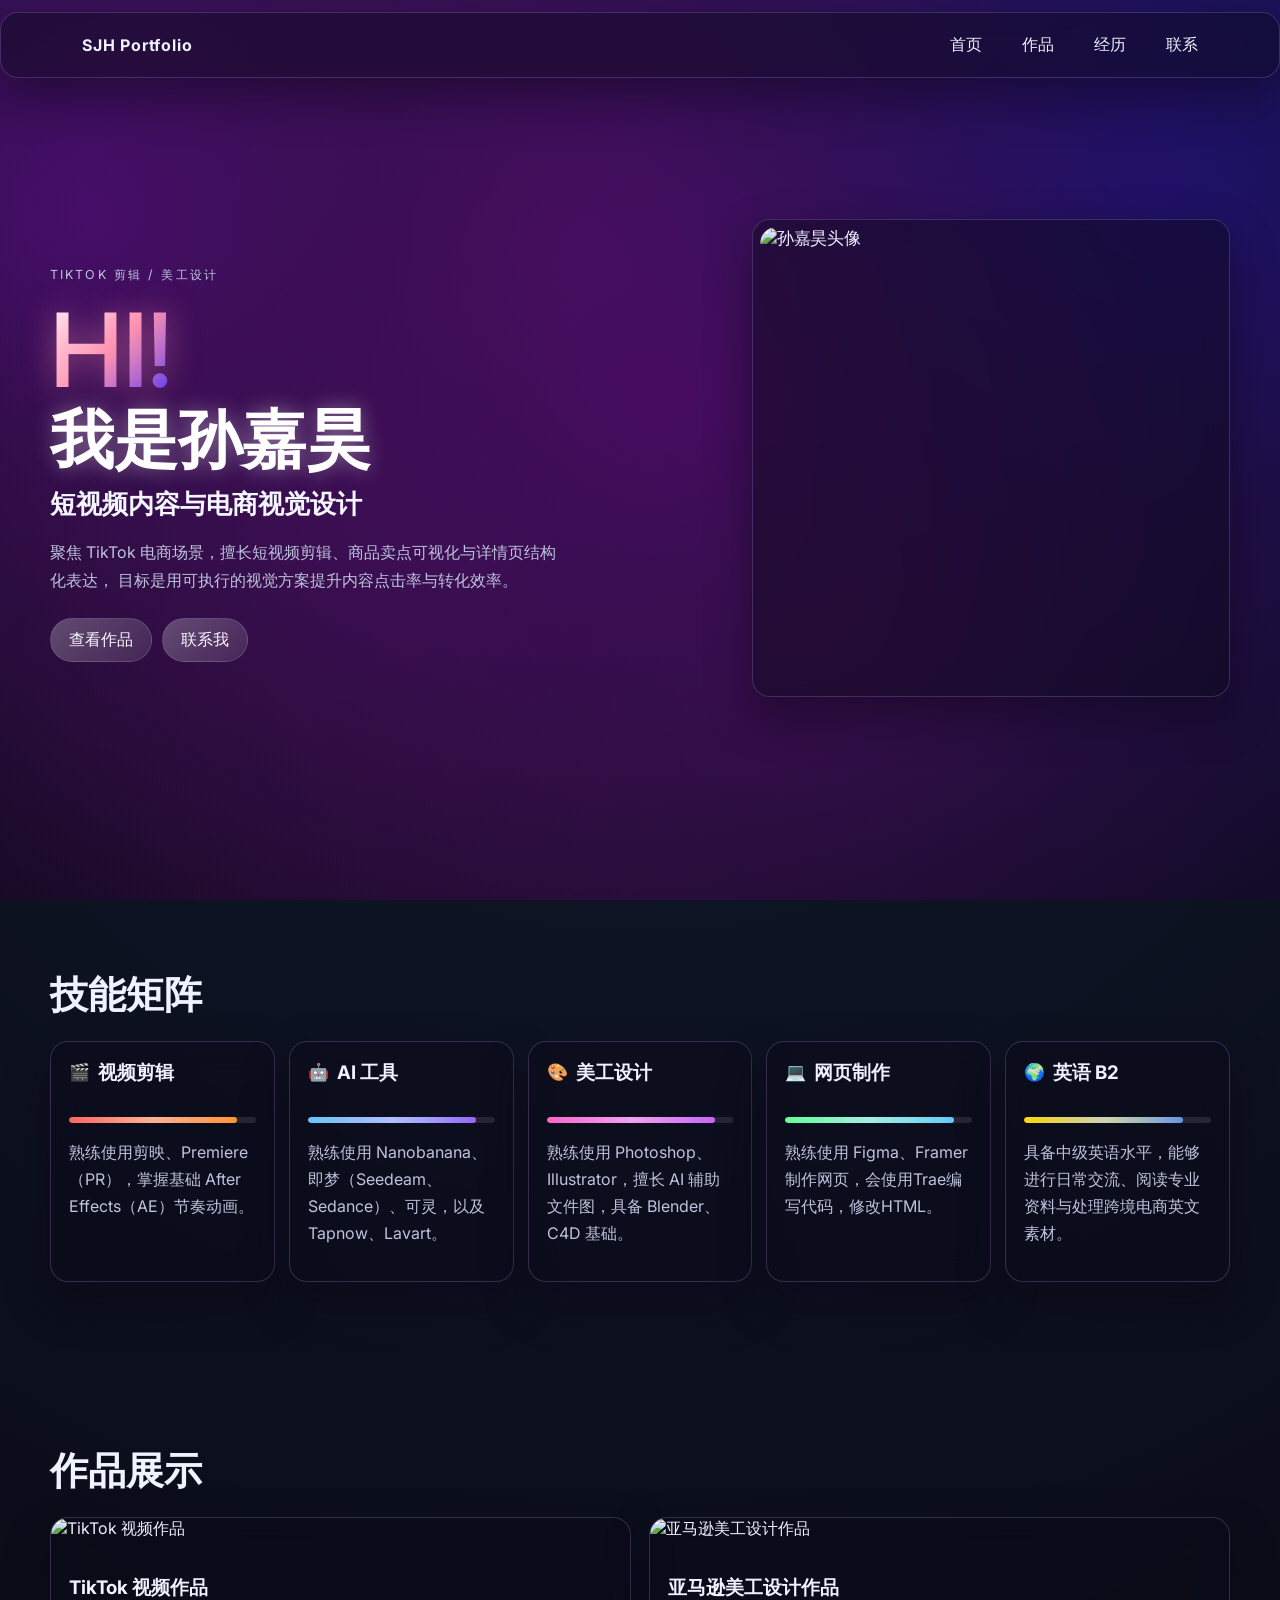
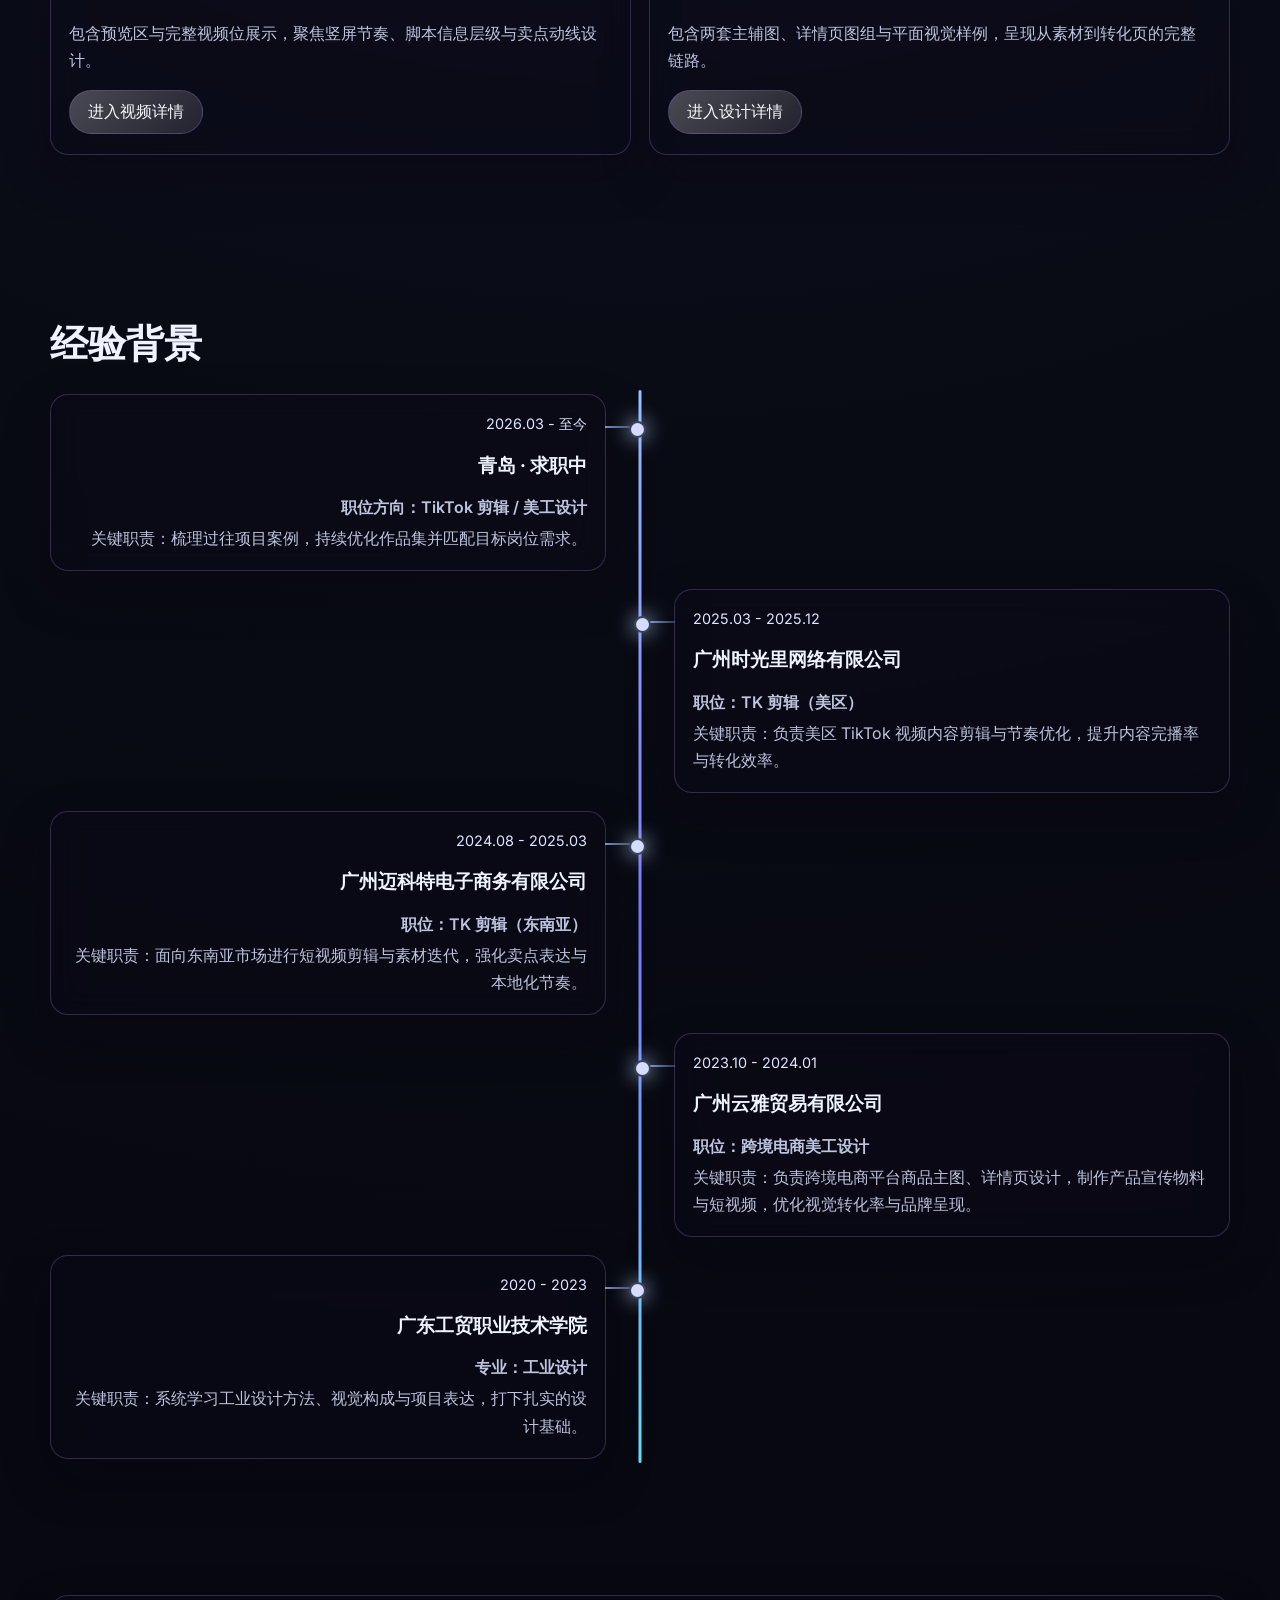
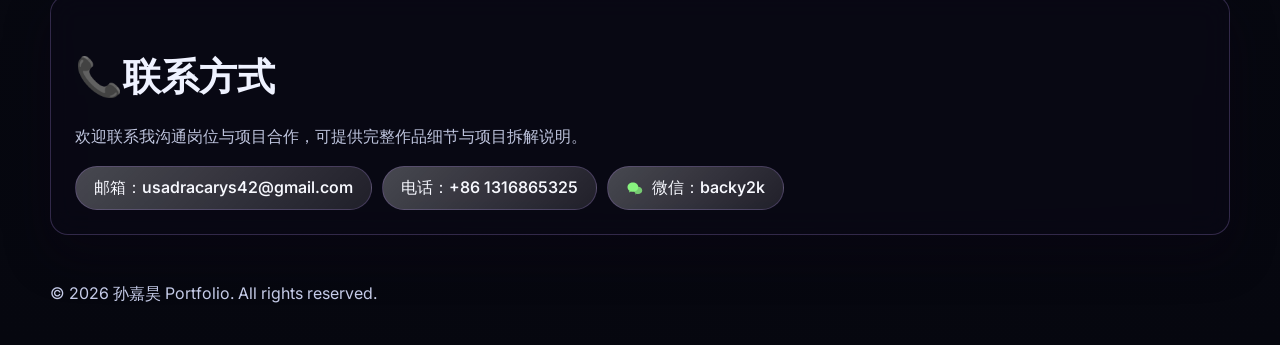
==== index.html @ 87791469 "Initial commit" ====
<!DOCTYPE html>
<html lang="zh-CN">
<head>
  <meta charset="UTF-8">
  <meta name="viewport" content="width=device-width, initial-scale=1.0">
  <title>孙嘉昊 | 设计师作品集</title>
  <link rel="preconnect" href="https://fonts.googleapis.com">
  <link rel="preconnect" href="https://fonts.gstatic.com" crossorigin>
  <link href="https://fonts.googleapis.com/css2?family=Inter:wght@300;400;500;600;700;800&display=swap" rel="stylesheet">
  <link rel="stylesheet" href="style.css">
</head>
<body class="aurora">
  <header class="site-header glass">
    <div class="container nav-wrap">
      <a href="index.html" class="brand nav-link">SJH Portfolio</a>
      <button id="menuToggle" class="glass-btn menu-toggle" type="button">菜单</button>
      <nav id="mainNav" class="nav">
        <a class="nav-link" href="#home">首页</a>
        <a class="nav-link" href="#works">作品</a>
        <a class="nav-link" href="#about">经历</a>
        <a class="nav-link" href="#contact">联系</a>
      </nav>
    </div>
  </header>

  <main>
    <section id="home" class="section hero">
      <div class="container hero-grid">
        <div>
          <p class="eyebrow reveal">TIKTOK 剪辑 / 美工设计</p>
          <h1 class="hero-title reveal">
            <span class="hi-text proximity" data-proximity>HI!</span><br>
            <span class="name-text proximity" data-proximity>我是孙嘉昊</span>
          </h1>
          <h2 class="hero-subtitle reveal">短视频内容与电商视觉设计</h2>
          <p class="hero-desc reveal">
            聚焦 TikTok 电商场景，擅长短视频剪辑、商品卖点可视化与详情页结构化表达，
            目标是用可执行的视觉方案提升内容点击率与转化效率。
          </p>
          <div class="hero-actions reveal">
            <a href="#works" class="glass-btn">查看作品</a>
            <a href="#contact" class="glass-btn">联系我</a>
          </div>
        </div>
        <aside class="avatar-card glass reveal">
          <img loading="lazy" src="images/avatar.png" alt="孙嘉昊头像" class="avatar-image">
        </aside>
      </div>
    </section>

    <section class="section">
      <div class="container">
        <h2 class="section-title proximity reveal" data-proximity>技能矩阵</h2>
        <div class="skills-grid">
          <article class="skill-card glass reveal skill-card-1">
            <div class="skill-glow"></div>
            <h3 class="skill-title"><span class="skill-icon" aria-hidden="true">🎬</span>视频剪辑</h3>
            <div class="skill-level">
              <div class="skill-bar" style="--level: 90%"></div>
            </div>
            <p>熟练使用剪映、Premiere（PR），掌握基础 After Effects（AE）节奏动画。</p>
          </article>
          <article class="skill-card glass reveal skill-card-2">
            <div class="skill-glow"></div>
            <h3 class="skill-title"><span class="skill-icon" aria-hidden="true">🤖</span>AI 工具</h3>
            <div class="skill-level">
              <div class="skill-bar" style="--level: 90%"></div>
            </div>
            <p>熟练使用 Nanobanana、即梦（Seedeam、Sedance）、可灵，以及 Tapnow、Lavart。</p>
          </article>
          <article class="skill-card glass reveal skill-card-3">
            <div class="skill-glow"></div>
            <h3 class="skill-title"><span class="skill-icon" aria-hidden="true">🎨</span>美工设计</h3>
            <div class="skill-level">
              <div class="skill-bar" style="--level: 90%"></div>
            </div>
            <p>熟练使用 Photoshop、Illustrator，擅长 AI 辅助文件图，具备 Blender、C4D 基础。</p>
          </article>
          <article class="skill-card glass reveal skill-card-4">
            <div class="skill-glow"></div>
            <h3 class="skill-title"><span class="skill-icon" aria-hidden="true">💻</span>网页制作</h3>
            <div class="skill-level">
              <div class="skill-bar" style="--level: 90%"></div>
            </div>
            <p>熟练使用 Figma、Framer 制作网页，会使用Trae编写代码，修改HTML。</p>
          </article>
          <article class="skill-card glass reveal skill-card-5">
            <div class="skill-glow"></div>
            <h3 class="skill-title"><span class="skill-icon" aria-hidden="true">🌍</span>英语 B2</h3>
            <div class="skill-level">
              <div class="skill-bar" style="--level: 85%"></div>
            </div>
            <p>具备中级英语水平，能够进行日常交流、阅读专业资料与处理跨境电商英文素材。</p>
          </article>
        </div>
      </div>
    </section>

    <section id="works" class="section">
      <div class="container">
        <h2 class="section-title proximity reveal" data-proximity>作品展示</h2>
        <div class="works-grid">
          <article class="work-card glass reveal">
            <img loading="lazy" src="https://picsum.photos/seed/work-video/1200/760" alt="TikTok 视频作品">
            <div class="work-body">
              <h3>TikTok 视频作品</h3>
              <p>包含预览区与完整视频位展示，聚焦竖屏节奏、脚本信息层级与卖点动线设计。</p>
              <a class="glass-btn" href="video.html">进入视频详情</a>
            </div>
          </article>
          <article class="work-card glass reveal">
            <img loading="lazy" src="https://picsum.photos/seed/work-design/1200/760" alt="亚马逊美工设计作品">
            <div class="work-body">
              <h3>亚马逊美工设计作品</h3>
              <p>包含两套主辅图、详情页图组与平面视觉样例，呈现从素材到转化页的完整链路。</p>
              <a class="glass-btn" href="design.html">进入设计详情</a>
            </div>
          </article>
        </div>
      </div>
    </section>

    <section id="about" class="section">
      <div class="container">
        <h2 class="section-title proximity reveal" data-proximity>经验背景</h2>
        <div class="timeline">
          <article class="timeline-item timeline-item-left glass reveal">
            <span class="time-tag">2026.03 - 至今</span>
            <h3>青岛 · 求职中</h3>
            <p class="timeline-role">职位方向：TikTok 剪辑 / 美工设计</p>
            <p class="timeline-duty">关键职责：梳理过往项目案例，持续优化作品集并匹配目标岗位需求。</p>
          </article>
          <article class="timeline-item timeline-item-right glass reveal">
            <span class="time-tag">2025.03 - 2025.12</span>
            <h3>广州时光里网络有限公司</h3>
            <p class="timeline-role">职位：TK 剪辑（美区）</p>
            <p class="timeline-duty">关键职责：负责美区 TikTok 视频内容剪辑与节奏优化，提升内容完播率与转化效率。</p>
          </article>
          <article class="timeline-item timeline-item-left glass reveal">
            <span class="time-tag">2024.08 - 2025.03</span>
            <h3>广州迈科特电子商务有限公司</h3>
            <p class="timeline-role">职位：TK 剪辑（东南亚）</p>
            <p class="timeline-duty">关键职责：面向东南亚市场进行短视频剪辑与素材迭代，强化卖点表达与本地化节奏。</p>
          </article>
          <article class="timeline-item timeline-item-right glass reveal">
            <span class="time-tag">2023.10 - 2024.01</span>
            <h3>广州云雅贸易有限公司</h3>
            <p class="timeline-role">职位：跨境电商美工设计</p>
            <p class="timeline-duty">关键职责：负责跨境电商平台商品主图、详情页设计，制作产品宣传物料与短视频，优化视觉转化率与品牌呈现。</p>
          </article>
          <article class="timeline-item timeline-item-left glass reveal">
            <span class="time-tag">2020 - 2023</span>
            <h3>广东工贸职业技术学院</h3>
            <p class="timeline-role">专业：工业设计</p>
            <p class="timeline-duty">关键职责：系统学习工业设计方法、视觉构成与项目表达，打下扎实的设计基础。</p>
          </article>
        </div>
      </div>
    </section>

    <section id="contact" class="section">
      <div class="container contact-card glass reveal">
        <h2 class="section-title proximity" data-proximity><span class="skill-icon" aria-hidden="true">📞</span>联系方式</h2>
        <p>欢迎联系我沟通岗位与项目合作，可提供完整作品细节与项目拆解说明。</p>
        <div class="contact-list">
          <div class="glass-btn">邮箱：usadracarys42@gmail.com</div>
          <div class="glass-btn">电话：+86 1316865325</div>
          <a class="glass-btn" href="#" id="wechatBtn"><span class="contact-icon wechat-icon" aria-hidden="true"><svg viewBox="0 0 24 24" fill="none"><path d="M9.2 4.8C5.22 4.8 2 7.55 2 10.94c0 1.95 1.06 3.68 2.72 4.8l-.64 2.3 2.42-1.26c.85.24 1.76.36 2.7.36 3.97 0 7.2-2.75 7.2-6.14S13.17 4.8 9.2 4.8Z" fill="currentColor"/><path d="M16.08 10.34c-3.08 0-5.58 2.13-5.58 4.76 0 1.53.85 2.9 2.18 3.77l-.5 1.91 2-.99c.61.16 1.25.24 1.9.24 3.08 0 5.57-2.13 5.57-4.76 0-2.63-2.49-4.93-5.57-4.93Z" fill="currentColor" opacity=".78"/></svg></span>微信：backy2k</a>
        </div>
      </div>
    </section>
  </main>

  <div id="wechatModal" class="modal">
    <div class="modal-content glass">
      <span class="close-btn">&times;</span>
      <h3>微信二维码</h3>
      <img src="images/wechat-qrcode.jpg" alt="微信二维码" id="qrcodeImg">
      <p>扫描二维码添加微信</p>
    </div>
  </div>

  <footer class="site-footer">
    <div class="container">
      <p>© 2026 孙嘉昊 Portfolio. All rights reserved.</p>
    </div>
  </footer>

  <script src="https://cdn.jsdelivr.net/npm/ogl@1.0.11/dist/ogl.umd.min.js"></script>
  <script src="https://cdn.jsdelivr.net/npm/gsap@3.12.5/dist/gsap.min.js"></script>
  <script src="https://cdn.jsdelivr.net/npm/gsap@3.12.5/dist/ScrollTrigger.min.js"></script>
  <script src="script.js"></script>
</body>
</html>
---- style.css ----
:root {
  --bg: #05060c;
  --text: #eff2ff;
  --muted: #bec4dd;
  --glass: rgba(12, 10, 25, 0.45);
  --glass-strong: rgba(15, 10, 30, 0.6);
  --border: rgba(150, 120, 200, 0.3);
  --radius: 18px;
  --shadow: 0 20px 45px rgba(10, 5, 20, 0.45);
  --aurora-color-1: #2a1a4a;
  --aurora-color-2: #1a0a2a;
  --aurora-color-3: #3a2a6a;
  --aurora-color-4: #1a0a3a;
  --aurora-color-5: #2a1a5a;
  --aurora-speed: 1s;
  --aurora-blend: 0.5;
  --aurora-amplitude: 5;
}

* {
  box-sizing: border-box;
}

html {
  scroll-behavior: smooth;
}

body {
  margin: 0;
  font-family: "Inter", "PingFang SC", "Microsoft YaHei", sans-serif;
  color: var(--text);
  background: radial-gradient(circle at 50% 10%, #11182d 0%, #090b14 52%, #06070f 100%);
  min-height: 100vh;
  overflow-x: hidden;
}

header,
main,
footer {
  position: relative;
  z-index: 2;
}

.darkveil-container {
  position: fixed;
  inset: 0;
  z-index: 0;
  pointer-events: none;
}

.darkveil-container canvas,
.darkveil-canvas {
  width: 100%;
  height: 100%;
  display: block;
}

body * {
  cursor: default;
}

a,
button,
.glass-btn {
  cursor: pointer;
}

.aurora-layer {
  position: fixed;
  width: 140vmax;
  height: calc(34vmax * var(--aurora-amplitude));
  border-radius: 46% 54% 62% 38% / 48% 35% 65% 52%;
  filter: blur(54px);
  z-index: -1;
  mix-blend-mode: screen;
  opacity: var(--aurora-blend);
  animation: auroraFlow var(--aurora-speed) infinite ease-in-out alternate;
  pointer-events: none;
  --aurora-rotate: 0deg;
}

.aurora-layer-a {
  background: linear-gradient(90deg, transparent 0%, #1a0a2a 34%, #2a1a4a 62%, transparent 100%);
  top: -10vmax;
  left: -26vmax;
  --aurora-rotate: -8deg;
  animation-duration: 12s;
}

.aurora-layer-b {
  background: linear-gradient(90deg, transparent 0%, #0a0515 28%, #1a0a3a 58%, transparent 100%);
  top: 34vmax;
  right: -30vmax;
  --aurora-rotate: 9deg;
  animation-duration: 19s;
}

.aurora-layer-c {
  background: linear-gradient(90deg, transparent 0%, #1a0a2a 22%, #3a2a6a 54%, transparent 100%);
  bottom: -16vmax;
  left: -14vmax;
  --aurora-rotate: -6deg;
  animation-duration: 22s;
}

.aurora-layer-d {
  background: linear-gradient(90deg, transparent 0%, #0a0520 25%, #2a1a5a 55%, transparent 100%);
  top: 10vmax;
  left: -40vmax;
  --aurora-rotate: 12deg;
  animation-duration: 28s;
  opacity: 0.4;
}

.aurora-layer-e {
  background: linear-gradient(90deg, transparent 0%, #1a0a3a 20%, #2a1a4a 50%, transparent 100%);
  bottom: -5vmax;
  right: -35vmax;
  --aurora-rotate: -15deg;
  animation-duration: 25s;
  opacity: 0.35;
}

@keyframes auroraFlow {
  0% {
    transform: rotate(var(--aurora-rotate)) translateX(-6vmax) translateY(-2vmax) scale(1.02);
    filter: blur(54px) brightness(1);
  }
  25% {
    transform: rotate(calc(var(--aurora-rotate) + 2deg)) translateX(-2vmax) translateY(3vmax) scale(1.05);
    filter: blur(58px) brightness(1.1);
  }
  50% {
    transform: rotate(calc(var(--aurora-rotate) - 1deg)) translateX(3vmax) translateY(-1vmax) scale(1.08);
    filter: blur(50px) brightness(1.15);
  }
  75% {
    transform: rotate(calc(var(--aurora-rotate) + 1deg)) translateX(1vmax) translateY(4vmax) scale(1.06);
    filter: blur(56px) brightness(1.05);
  }
  100% {
    transform: rotate(var(--aurora-rotate)) translateX(7vmax) translateY(calc(5vmax * var(--aurora-amplitude))) scale(1.1);
    filter: blur(54px) brightness(1);
  }
}

.container {
  width: min(1180px, calc(100% - 40px));
  margin: 0 auto;
}

.glass {
  background: var(--glass);
  border: 1px solid var(--border);
  backdrop-filter: blur(14px);
  -webkit-backdrop-filter: blur(14px);
  box-shadow: var(--shadow);
  border-radius: var(--radius);
}

.glass-btn {
  display: inline-flex;
  align-items: center;
  justify-content: center;
  gap: 8px;
  padding: 10px 18px;
  border-radius: 999px;
  border: 1px solid var(--border);
  color: #f8f9ff;
  background: linear-gradient(135deg, rgba(255, 255, 255, 0.26), rgba(255, 255, 255, 0.1));
  text-decoration: none;
  font-weight: 550;
  transition: transform 0.28s ease, background 0.28s ease, border-color 0.28s ease;
}

.glass-btn:hover {
  transform: translateY(-2px) scale(1.02);
  border-color: rgba(255, 255, 255, 0.45);
  background: linear-gradient(135deg, rgba(255, 255, 255, 0.32), rgba(255, 255, 255, 0.16));
}

.site-header {
  position: fixed;
  top: 12px;
  left: 0;
  right: 0;
  z-index: 60;
}

.nav-wrap {
  display: flex;
  align-items: center;
  justify-content: space-between;
  padding: 12px 18px;
}

.brand {
  color: #fff;
  text-decoration: none;
  font-weight: 700;
  letter-spacing: 0.05em;
}

.menu-toggle {
  display: none;
}

.nav {
  display: flex;
  gap: 12px;
}

.nav-link {
  color: #eff3ff;
  text-decoration: none;
  padding: 9px 14px;
  border-radius: 999px;
  transition: background 0.25s ease, color 0.25s ease, transform 0.25s ease;
}

.nav-link:hover {
  background: rgba(255, 255, 255, 0.14);
  transform: translateY(-1px);
}

.section {
  padding: 110px 0 22px;
}

.hero {
  min-height: 92vh;
  display: flex;
  align-items: center;
}

.hero-grid {
  display: grid;
  grid-template-columns: 1.4fr 1fr;
  gap: 34px;
  align-items: center;
}

.eyebrow {
  letter-spacing: 0.17em;
  font-size: 0.78rem;
  color: var(--muted);
}

.hero-title {
  font-size: clamp(2rem, 6vw, 4rem);
  margin: 10px 0 14px;
  line-height: 1.06;
}

.hero-subtitle {
  font-size: clamp(1.1rem, 2.6vw, 1.6rem);
  margin: 0 0 10px;
  color: #f4f6ff;
}

.hero-desc {
  max-width: 52ch;
  color: var(--muted);
  line-height: 1.75;
}

.hero-actions {
  display: flex;
  flex-wrap: wrap;
  gap: 10px;
  margin-top: 24px;
}

.avatar-card {
  padding: 18px;
  display: flex;
  justify-content: center;
  align-items: center;
  transition: all 0.4s cubic-bezier(0.175, 0.885, 0.32, 1.275);
  cursor: pointer;
}

.avatar-card:hover {
  transform: translateY(-8px) scale(1.02);
  box-shadow: 0 20px 40px rgba(138, 43, 226, 0.3), 0 0 30px rgba(138, 43, 226, 0.2);
}

.avatar-card img {
  width: 100%;
  aspect-ratio: 1/1;
  object-fit: cover;
  object-position: center;
  border-radius: 16px;
  transition: all 0.4s cubic-bezier(0.175, 0.885, 0.32, 1.275);
}

.avatar-card:hover img {
  transform: scale(1.1);
  border-radius: 20px;
  box-shadow: 0 0 30px rgba(0, 255, 255, 0.4);
}

.avatar-image {
  transform: scale(1.05);
  transform-origin: center;
}

.section-title {
  font-size: clamp(1.6rem, 3.7vw, 2.4rem);
  margin-bottom: 20px;
}

.skills-grid {
  display: grid;
  grid-template-columns: repeat(5, minmax(0, 1fr));
  gap: 14px;
  margin-top: 20px;
}

.skill-card {
  position: relative;
  padding: 18px;
  min-height: 180px;
  overflow: hidden;
  transition: transform 0.3s ease, border-color 0.3s ease, box-shadow 0.3s ease;
  --mx: 50%;
  --my: 50%;
}

.skill-glow {
  position: absolute;
  inset: -2px;
  border-radius: inherit;
  opacity: 0;
  transition: opacity 0.3s ease;
  pointer-events: none;
  z-index: -1;
}

.skill-card-1 .skill-glow {
  background: linear-gradient(135deg, rgba(255, 100, 100, 0.3), rgba(255, 150, 50, 0.2));
}

.skill-card-2 .skill-glow {
  background: linear-gradient(135deg, rgba(100, 200, 255, 0.3), rgba(150, 100, 255, 0.2));
}

.skill-card-3 .skill-glow {
  background: linear-gradient(135deg, rgba(255, 100, 200, 0.3), rgba(200, 100, 255, 0.2));
}

.skill-card-4 .skill-glow {
  background: linear-gradient(135deg, rgba(100, 255, 150, 0.3), rgba(100, 200, 255, 0.2));
}

.skill-card-5 .skill-glow {
  background: linear-gradient(135deg, rgba(255, 215, 0, 0.3), rgba(100, 149, 237, 0.2));
}

.skill-card:hover .skill-glow {
  opacity: 1;
}

.skill-card::before {
  content: "";
  position: absolute;
  inset: 0;
  border-radius: inherit;
  background: radial-gradient(circle at var(--mx) var(--my), rgba(255, 255, 255, 0.35), rgba(255, 255, 255, 0.08) 34%, transparent 62%);
  opacity: 0;
  transition: opacity 0.2s ease;
  pointer-events: none;
}

.skill-card:hover::before {
  opacity: 1;
}

.skill-card:hover {
  border-color: rgba(255, 255, 255, 0.5) !important;
  box-shadow: 0 20px 34px rgba(33, 25, 88, 0.3), 0 0 0 1px rgba(255, 255, 255, 0.15) inset !important;
  transform: translateY(-12px) !important;
}

.skill-level {
  width: 100%;
  height: 6px;
  background: rgba(255, 255, 255, 0.1);
  border-radius: 999px;
  margin: 12px 0;
  overflow: hidden;
}

.skill-bar {
  height: 100%;
  width: 0;
  border-radius: 999px;
  transition: width 1.2s cubic-bezier(0.22, 1, 0.36, 1);
  position: relative;
}

.skill-bar::after {
  content: "";
  position: absolute;
  inset: 0;
  border-radius: inherit;
  background: linear-gradient(90deg, transparent, rgba(255, 255, 255, 0.4), transparent);
  animation: shimmer 2s infinite;
}

@keyframes shimmer {
  0% { transform: translateX(-100%); }
  100% { transform: translateX(100%); }
}

.skill-card-1 .skill-bar {
  background: linear-gradient(90deg, #ff6464, #ff9632);
}

.skill-card-2 .skill-bar {
  background: linear-gradient(90deg, #64c8ff, #9664ff);
}

.skill-card-3 .skill-bar {
  background: linear-gradient(90deg, #ff64c8, #c864ff);
}

.skill-card-4 .skill-bar {
  background: linear-gradient(90deg, #64ff96, #64c8ff);
}

.skill-card-5 .skill-bar {
  background: linear-gradient(90deg, #ffd700, #6495ed);
}

.skill-card.reveal.visible .skill-bar {
  width: var(--level);
}

.skill-card h3 {
  margin-top: 0;
}

.skill-title {
  display: inline-flex;
  align-items: center;
  gap: 8px;
}

.skill-icon {
  font-size: 1.06rem;
  line-height: 1;
}

.skill-card p {
  color: var(--muted);
  line-height: 1.7;
}

.works-grid {
  display: grid;
  grid-template-columns: repeat(2, minmax(0, 1fr));
  gap: 18px;
}

.work-card {
  overflow: hidden;
  transition: transform 0.32s ease;
}

.work-card:hover {
  transform: scale(1.02);
}

.work-card img {
  width: 100%;
  height: 260px;
  object-fit: cover;
}

.work-body {
  padding: 16px 18px 20px;
}

.work-body p {
  color: var(--muted);
  line-height: 1.7;
}

.timeline {
  position: relative;
  padding: 4px 0;
  display: grid;
  gap: 18px;
}

.timeline::before {
  content: "";
  position: absolute;
  top: 0;
  bottom: 0;
  left: 50%;
  transform: translateX(-50%);
  width: 3px;
  background: linear-gradient(#9bc0ff, #7f79ff, #66e1ff);
  border-radius: 999px;
}

.timeline-item {
  position: relative;
  width: calc(50% - 34px);
  padding: 18px;
  transition: transform 0.28s ease;
}

.timeline-item::before {
  content: "";
  position: absolute;
  width: 13px;
  height: 13px;
  border-radius: 50%;
  top: 26px;
  background: #d5dcff;
  border: 2px solid rgba(11, 14, 32, 0.75);
  box-shadow: 0 0 20px rgba(185, 215, 255, 0.9);
  z-index: 2;
}

.timeline-item::after {
  content: "";
  position: absolute;
  top: 31px;
  width: 28px;
  height: 2px;
  background: linear-gradient(90deg, rgba(152, 178, 255, 0.8), rgba(152, 178, 255, 0.28));
}

.timeline-item-left {
  justify-self: start;
  text-align: right;
}

.timeline-item-left::before {
  right: -41px;
}

.timeline-item-left::after {
  right: -28px;
}

.timeline-item-right {
  justify-self: end;
  text-align: left;
}

.timeline-item-right::before {
  left: -41px;
}

.timeline-item-right::after {
  left: -28px;
}

.timeline-item:hover {
  transform: translateY(-2px) scale(1.018);
}

.time-tag {
  color: #e0e5ff;
  font-size: 0.9rem;
}

.timeline-item p {
  color: var(--muted);
  margin-bottom: 0;
}

.timeline-role {
  margin-top: 8px;
  font-weight: 600;
  color: #edf1ff;
}

.timeline-duty {
  margin-top: 6px;
  line-height: 1.7;
}

.contact-card {
  padding: 24px;
}

.contact-card p {
  color: var(--muted);
  line-height: 1.7;
}

.contact-list {
  display: flex;
  flex-wrap: wrap;
  gap: 10px;
}

.contact-list .glass-btn {
  display: inline-flex;
  align-items: center;
  gap: 8px;
}

.contact-icon {
  width: 18px;
  height: 18px;
  display: inline-flex;
}

.contact-icon svg {
  width: 100%;
  height: 100%;
  color: #88f37f;
}

.site-footer {
  padding: 26px 0 40px;
  color: #c5cbe8;
}

.site-footer p {
  margin: 0;
}

.sub-hero {
  padding-top: 170px;
  text-align: center;
}

.sub-hero h1 {
  font-size: clamp(1.8rem, 4vw, 3rem);
  margin-bottom: 8px;
}

.sub-hero p {
  color: var(--muted);
  margin-top: 0;
}

.video-preview-grid {
  display: grid;
  grid-template-columns: repeat(3, minmax(0, 1fr));
  gap: 14px;
}

.video-card {
  padding: 12px;
}

.video-card video {
  width: 100%;
  aspect-ratio: 9/16;
  border-radius: 14px;
  object-fit: cover;
  background: #090b16;
}

.expand-wrap {
  display: flex;
  justify-content: center;
  margin-top: 16px;
}

.expand-btn {
  border: none;
  background: transparent;
  color: #f0f5ff;
  display: inline-flex;
  align-items: center;
  gap: 10px;
  font-size: 1rem;
  transition: all 0.25s ease;
  cursor: pointer;
}

.expand-btn:hover {
  transform: scale(1.05);
  color: #fff;
  text-shadow: 0 0 10px rgba(255, 255, 255, 0.5);
}

.expand-btn .arrow {
  width: 14px;
  height: 14px;
  border-right: 2px solid #dce4ff;
  border-bottom: 2px solid #dce4ff;
  transform: rotate(45deg);
  transition: transform 0.28s ease, border-color 0.25s ease;
}

.expand-btn:hover .arrow {
  border-color: #fff;
}

.expand-btn.active .arrow {
  transform: rotate(-135deg);
}

.video-detail-panel {
  margin-top: 18px;
  display: none;
  contain: layout paint style;
  scroll-margin-top: 110px;
}

.video-detail-grid {
  display: grid;
  grid-template-columns: repeat(3, minmax(0, 1fr));
  gap: 12px;
}

.video-detail-grid .video-card {
  content-visibility: auto;
  contain-intrinsic-size: 310px 590px;
}

.design-group {
  margin-top: 26px;
}

.design-tabs {
  display: flex;
  flex-wrap: wrap;
  gap: 10px;
  margin-bottom: 16px;
}

.design-tab {
  min-width: 110px;
}

.design-tab.active {
  border-color: rgba(255, 255, 255, 0.52);
  background: linear-gradient(135deg, rgba(255, 255, 255, 0.38), rgba(255, 255, 255, 0.18));
}

.design-panel {
  display: none;
}

.design-panel.active {
  display: block;
}

.design-group h2 {
  margin-bottom: 8px;
}

.design-group h3 {
  margin-top: 18px;
  margin-bottom: 8px;
}

.design-group p {
  margin-top: 0;
  color: var(--muted);
}

.img-grid-9,
.img-grid-7,
.graphic-grid {
  display: grid;
  gap: 12px;
}

.img-grid-9 {
  grid-template-columns: repeat(3, minmax(0, 1fr));
}

.img-grid-7 {
  grid-template-columns: repeat(2, minmax(0, 1fr));
}

.graphic-grid {
  grid-template-columns: repeat(3, minmax(0, 1fr));
}

.design-item {
  overflow: hidden;
}

.design-item img {
  width: 100%;
  display: block;
  object-fit: cover;
  transition: transform 0.35s ease;
}

.design-item:hover img {
  transform: scale(1.04);
}

.img-square img {
  aspect-ratio: 1/1;
}

.img-wide {
  aspect-ratio: 1464/600;
  display: flex;
  align-items: center;
  justify-content: center;
  overflow: hidden;
}

.img-wide img {
  width: 100%;
  height: 100%;
  object-fit: cover;
}

.img-mobile img {
  aspect-ratio: 1200/900;
}

.reveal {
  opacity: 0;
  transform: translateY(24px);
}

.proximity {
  font-variation-settings: "wght" 540;
}

.char {
  display: inline-block;
  transition: transform 0.15s linear, font-variation-settings 0.15s linear, opacity 0.15s linear;
}

@media (max-width: 980px) {
  .hero-grid,
  .works-grid,
  .video-preview-grid,
  .video-detail-grid,
  .graphic-grid {
    grid-template-columns: 1fr;
  }

  .skills-grid {
    grid-template-columns: repeat(3, minmax(0, 1fr));
  }

  .img-grid-9,
  .img-grid-7 {
    grid-template-columns: 1fr;
  }

  .menu-toggle {
    display: inline-flex;
  }

  .nav {
    position: absolute;
    top: 68px;
    right: 18px;
    padding: 8px;
    border-radius: 14px;
    border: 1px solid var(--border);
    background: rgba(12, 14, 25, 0.85);
    backdrop-filter: blur(12px);
    display: none;
    flex-direction: column;
    width: min(240px, 72vw);
  }

  .nav.open {
    display: flex;
  }

  .section {
    padding-top: 95px;
  }

  .timeline {
    padding-left: 24px;
  }

  .timeline::before {
    left: 6px;
    transform: none;
  }

  .timeline-item,
  .timeline-item-left,
  .timeline-item-right {
    width: 100%;
    justify-self: stretch;
    text-align: left;
  }

  .timeline-item::before {
    left: -24px;
    right: auto;
  }

  .timeline-item::after {
    left: -12px;
    right: auto;
    width: 14px;
  }
}

@media (max-width: 640px) {
  .container {
    width: min(1180px, calc(100% - 26px));
  }

  .hero-actions,
  .contact-list {
    flex-direction: column;
    align-items: stretch;
  }

  .skills-grid {
    grid-template-columns: 1fr;
  }

  .design-tabs {
    flex-direction: column;
    align-items: stretch;
  }

  .design-tab {
    width: 100%;
  }

  .video-card,
  .skill-card,
  .timeline-item,
  .contact-card {
    border-radius: 14px;
  }
}

.hi-text {
  font-size: 1.6em;
  font-weight: 800;
  background: linear-gradient(135deg, #fff, #ff94b4, #3a29ff);
  -webkit-background-clip: text;
  -webkit-text-fill-color: transparent;
  background-clip: text;
  text-shadow: 0 0 30px rgba(255, 148, 180, 0.5);
  display: inline-block;
  transition: transform 0.15s ease, text-shadow 0.15s ease;
}

.name-text {
  font-size: 1em;
  font-weight: 700;
  color: #ffffff;
  text-shadow: 0 0 20px rgba(255, 255, 255, 0.4);
  display: inline-block;
  transition: transform 0.15s ease, text-shadow 0.15s ease;
}

.modal {
  display: none;
  position: fixed;
  z-index: 1000;
  left: 0;
  top: 0;
  width: 100%;
  height: 100%;
  background-color: rgba(0, 0, 0, 0.8);
  backdrop-filter: blur(8px);
}

.modal-content {
  position: relative;
  background: var(--glass-strong);
  margin: 10% auto;
  padding: 30px;
  width: 90%;
  max-width: 400px;
  text-align: center;
}

.close-btn {
  color: var(--muted);
  float: right;
  font-size: 32px;
  font-weight: bold;
  cursor: pointer;
  line-height: 1;
  transition: color 0.2s ease;
}

.close-btn:hover {
  color: #fff;
}

.modal-content h3 {
  margin-top: 0;
  color: #fff;
}

.modal-content img {
  width: 100%;
  max-width: 320px;
  margin: 20px 0;
  border-radius: 12px;
  object-fit: cover;
  object-position: center;
}

.modal-content p {
  color: var(--muted);
  margin-bottom: 0;
}

.lightbox {
  display: none;
  position: fixed;
  z-index: 1001;
  left: 0;
  top: 0;
  width: 100%;
  height: 100%;
  background-color: rgba(0, 0, 0, 0.9);
  backdrop-filter: blur(10px);
  cursor: zoom-out;
}

.lightbox.show {
  display: flex;
  justify-content: center;
  align-items: center;
}

.lightbox-close {
  position: absolute;
  top: 24px;
  right: 24px;
  color: rgba(255, 255, 255, 0.8);
  font-size: 36px;
  font-weight: 300;
  cursor: pointer;
  z-index: 1002;
  line-height: 1;
  transition: all 0.3s ease;
  background: rgba(0, 0, 0, 0.3);
  border: 1px solid rgba(255, 255, 255, 0.2);
  padding: 8px 16px;
  border-radius: 50%;
  width: 48px;
  height: 48px;
  display: flex;
  align-items: center;
  justify-content: center;
  backdrop-filter: blur(10px);
}

.lightbox-close:hover {
  color: #fff;
  background: rgba(0, 0, 0, 0.5);
  border-color: rgba(255, 255, 255, 0.4);
  transform: scale(1.05);
}

.lightbox img {
  max-width: 90%;
  max-height: 90%;
  object-fit: contain;
  border-radius: 12px;
  box-shadow: 0 20px 60px rgba(0, 0, 0, 0.5);
}

.design-item img {
  cursor: pointer;
  transition: transform 0.3s ease, box-shadow 0.3s ease;
}

.design-item:hover img {
  transform: scale(1.02);
  box-shadow: 0 8px 20px rgba(138, 43, 226, 0.3);
}
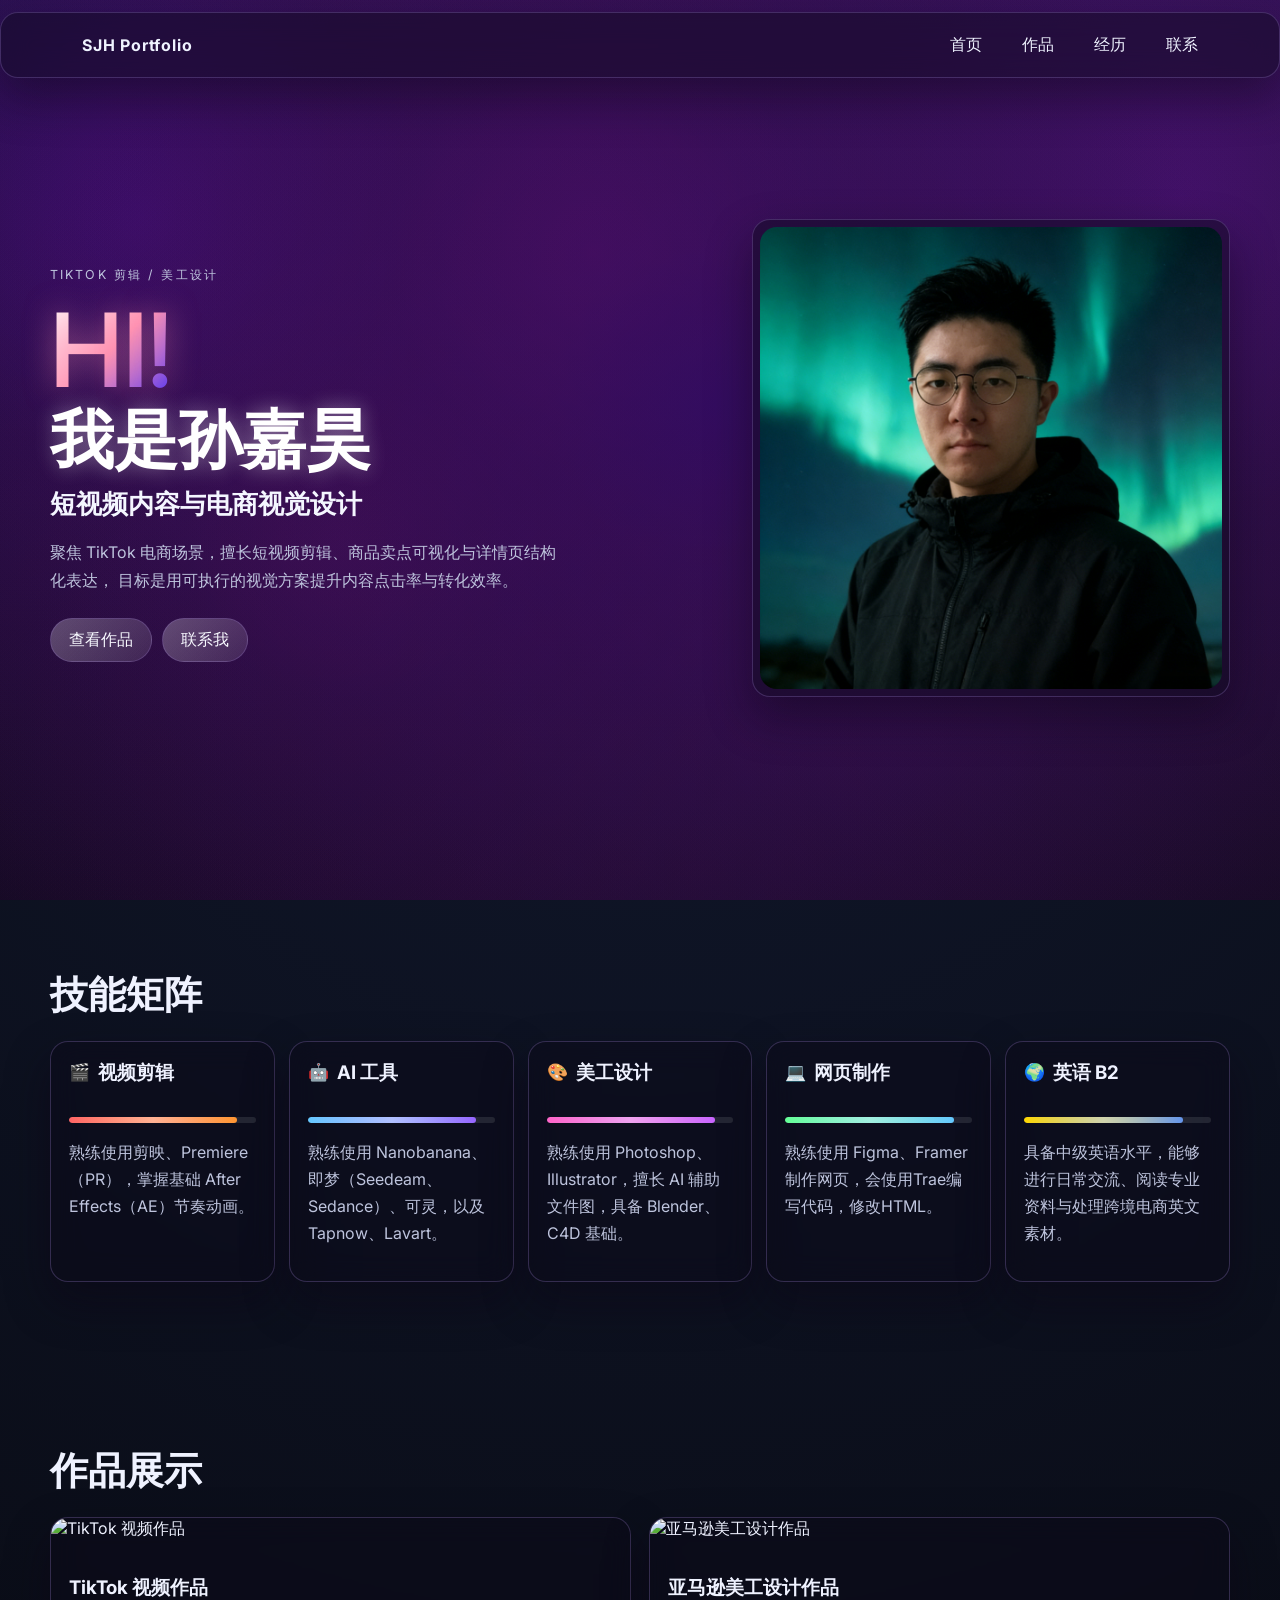
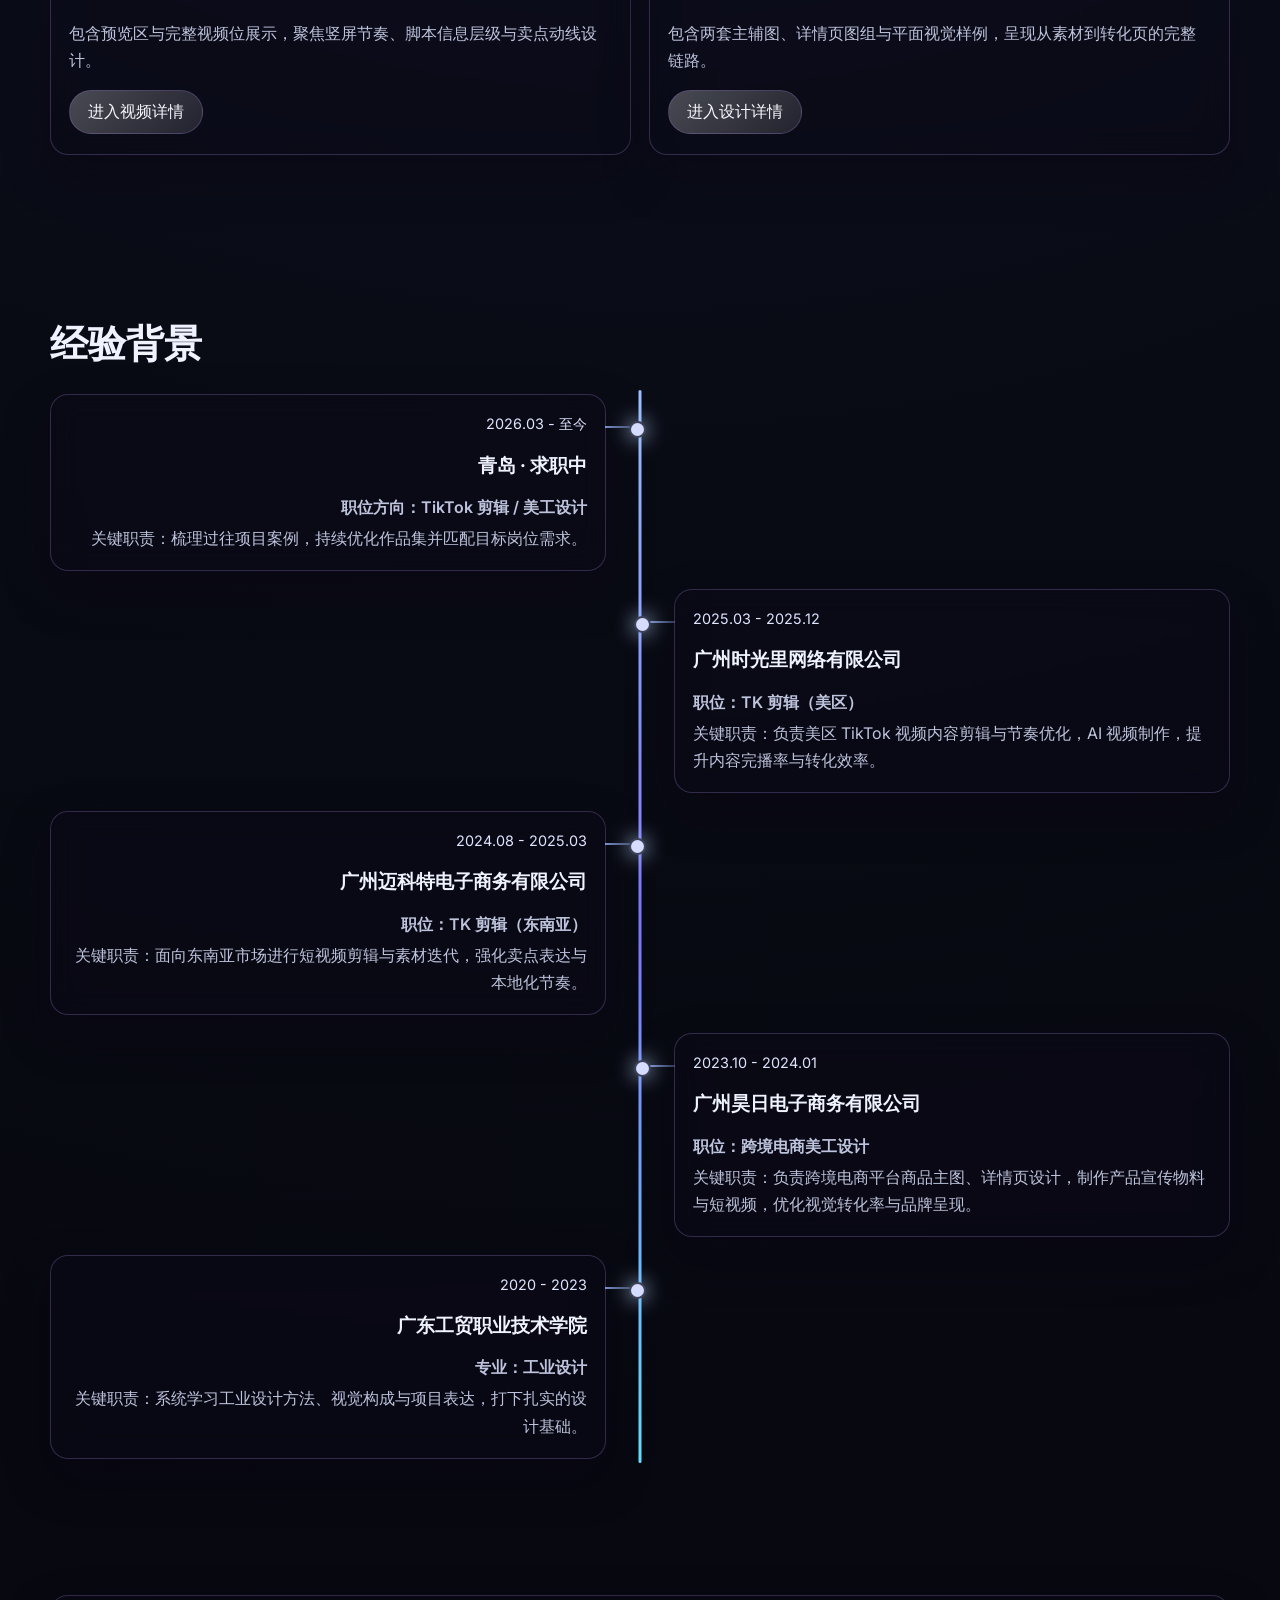
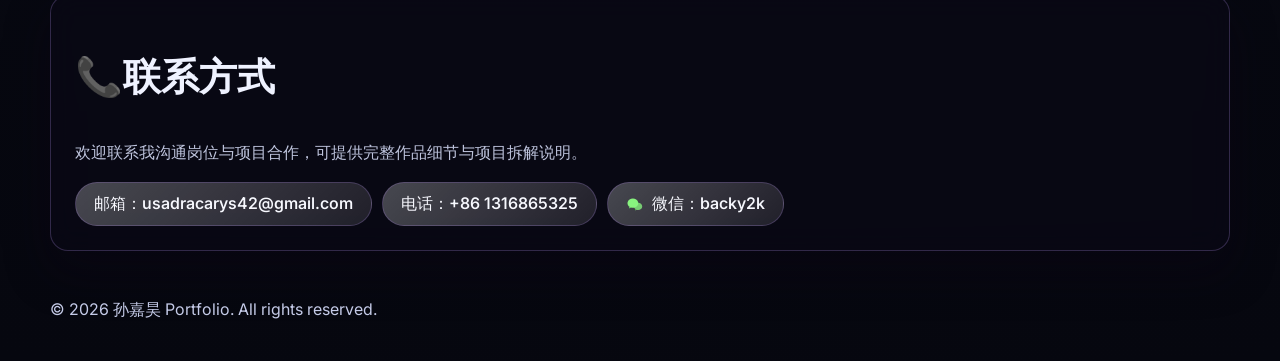
==== commit 608eab08: "add" ====
--- a/index.html
+++ b/index.html
@@ -4,6 +4,7 @@
   <meta charset="UTF-8">
   <meta name="viewport" content="width=device-width, initial-scale=1.0">
   <title>孙嘉昊 | 设计师作品集</title>
+  <link rel="icon" href="data:image/svg+xml,<svg xmlns='http://www.w3.org/2000/svg' viewBox='0 0 100 100'><text y='.9em' font-size='90'>💼</text></svg>">
   <link rel="preconnect" href="https://fonts.googleapis.com">
   <link rel="preconnect" href="https://fonts.gstatic.com" crossorigin>
   <link href="https://fonts.googleapis.com/css2?family=Inter:wght@300;400;500;600;700;800&display=swap" rel="stylesheet">
@@ -134,7 +135,7 @@
             <span class="time-tag">2025.03 - 2025.12</span>
             <h3>广州时光里网络有限公司</h3>
             <p class="timeline-role">职位：TK 剪辑（美区）</p>
-            <p class="timeline-duty">关键职责：负责美区 TikTok 视频内容剪辑与节奏优化，提升内容完播率与转化效率。</p>
+            <p class="timeline-duty">关键职责：负责美区 TikTok 视频内容剪辑与节奏优化，AI 视频制作，提升内容完播率与转化效率。</p>
           </article>
           <article class="timeline-item timeline-item-left glass reveal">
             <span class="time-tag">2024.08 - 2025.03</span>
@@ -144,7 +145,7 @@
           </article>
           <article class="timeline-item timeline-item-right glass reveal">
             <span class="time-tag">2023.10 - 2024.01</span>
-            <h3>广州云雅贸易有限公司</h3>
+            <h3>广州昊日电子商务有限公司</h3>
             <p class="timeline-role">职位：跨境电商美工设计</p>
             <p class="timeline-duty">关键职责：负责跨境电商平台商品主图、详情页设计，制作产品宣传物料与短视频，优化视觉转化率与品牌呈现。</p>
           </article>
--- a/style.css
+++ b/style.css
@@ -1,12 +1,20 @@
+/* ==================== CSS变量定义 ==================== */
 :root {
+  /* 颜色变量 */
   --bg: #05060c;
   --text: #eff2ff;
   --muted: #bec4dd;
+  
+  /* 玻璃效果变量 */
   --glass: rgba(12, 10, 25, 0.45);
   --glass-strong: rgba(15, 10, 30, 0.6);
   --border: rgba(150, 120, 200, 0.3);
+  
+  /* 布局变量 */
   --radius: 18px;
   --shadow: 0 20px 45px rgba(10, 5, 20, 0.45);
+  
+  /* 极光动画变量 */
   --aurora-color-1: #2a1a4a;
   --aurora-color-2: #1a0a2a;
   --aurora-color-3: #3a2a6a;
@@ -15,6 +23,13 @@
   --aurora-speed: 1s;
   --aurora-blend: 0.5;
   --aurora-amplitude: 5;
+  
+  /* 技能卡片渐变色 */
+  --skill-gradient-1: linear-gradient(90deg, #ff6464, #ff9632);
+  --skill-gradient-2: linear-gradient(90deg, #64c8ff, #9664ff);
+  --skill-gradient-3: linear-gradient(90deg, #ff64c8, #c864ff);
+  --skill-gradient-4: linear-gradient(90deg, #64ff96, #64c8ff);
+  --skill-gradient-5: linear-gradient(90deg, #ffd700, #6495ed);
 }
 
 * {
@@ -414,23 +429,23 @@
 }
 
 .skill-card-1 .skill-bar {
-  background: linear-gradient(90deg, #ff6464, #ff9632);
+  background: var(--skill-gradient-1);
 }
 
 .skill-card-2 .skill-bar {
-  background: linear-gradient(90deg, #64c8ff, #9664ff);
+  background: var(--skill-gradient-2);
 }
 
 .skill-card-3 .skill-bar {
-  background: linear-gradient(90deg, #ff64c8, #c864ff);
+  background: var(--skill-gradient-3);
 }
 
 .skill-card-4 .skill-bar {
-  background: linear-gradient(90deg, #64ff96, #64c8ff);
+  background: var(--skill-gradient-4);
 }
 
 .skill-card-5 .skill-bar {
-  background: linear-gradient(90deg, #ffd700, #6495ed);
+  background: var(--skill-gradient-5);
 }
 
 .skill-card.reveal.visible .skill-bar {
@@ -588,6 +603,10 @@
 
 .contact-card {
   padding: 24px;
+  display: flex;
+  flex-direction: column;
+  justify-content: center;
+  min-height: 200px;
 }
 
 .contact-card p {
@@ -653,12 +672,82 @@
   padding: 12px;
 }
 
+.video-card h3 {
+  margin: 16px 0 0;
+  font-weight: 500;
+  font-size: 14px;
+  text-align: center;
+  cursor: pointer;
+  position: relative;
+}
+
+.video-card .video-preview {
+  position: absolute;
+  bottom: 100%;
+  left: 50%;
+  transform: translateX(-50%) translateY(10px);
+  width: 200px;
+  height: 112px;
+  border-radius: var(--radius);
+  overflow: hidden;
+  box-shadow: var(--shadow);
+  opacity: 0;
+  visibility: hidden;
+  transition: all 0.3s ease;
+  z-index: 10;
+}
+
+.video-card .video-preview img {
+  width: 100%;
+  height: 100%;
+  object-fit: cover;
+}
+
+.video-card h3:hover .video-preview {
+  opacity: 1;
+  visibility: visible;
+  transform: translateX(-50%) translateY(0);
+}
+
+.video-card h3::before {
+  content: '';
+  position: absolute;
+  bottom: -5px;
+  left: 50%;
+  transform: translateX(-50%);
+  width: 0;
+  height: 2px;
+  background: linear-gradient(90deg, #64c8ff, #9664ff);
+  transition: width 0.3s ease;
+}
+
+.video-card h3:hover::before {
+  width: 80%;
+}
+
 .video-card video {
   width: 100%;
   aspect-ratio: 9/16;
   border-radius: 14px;
   object-fit: cover;
   background: #090b16;
+}
+
+.video-embed {
+  position: relative;
+  width: 100%;
+  height: 0;
+  padding-bottom: 177.778%;
+}
+
+.video-embed iframe {
+  position: absolute;
+  top: 0;
+  left: 0;
+  width: 100%;
+  height: 100%;
+  border: none;
+  overflow: hidden;
 }
 
 .expand-wrap {
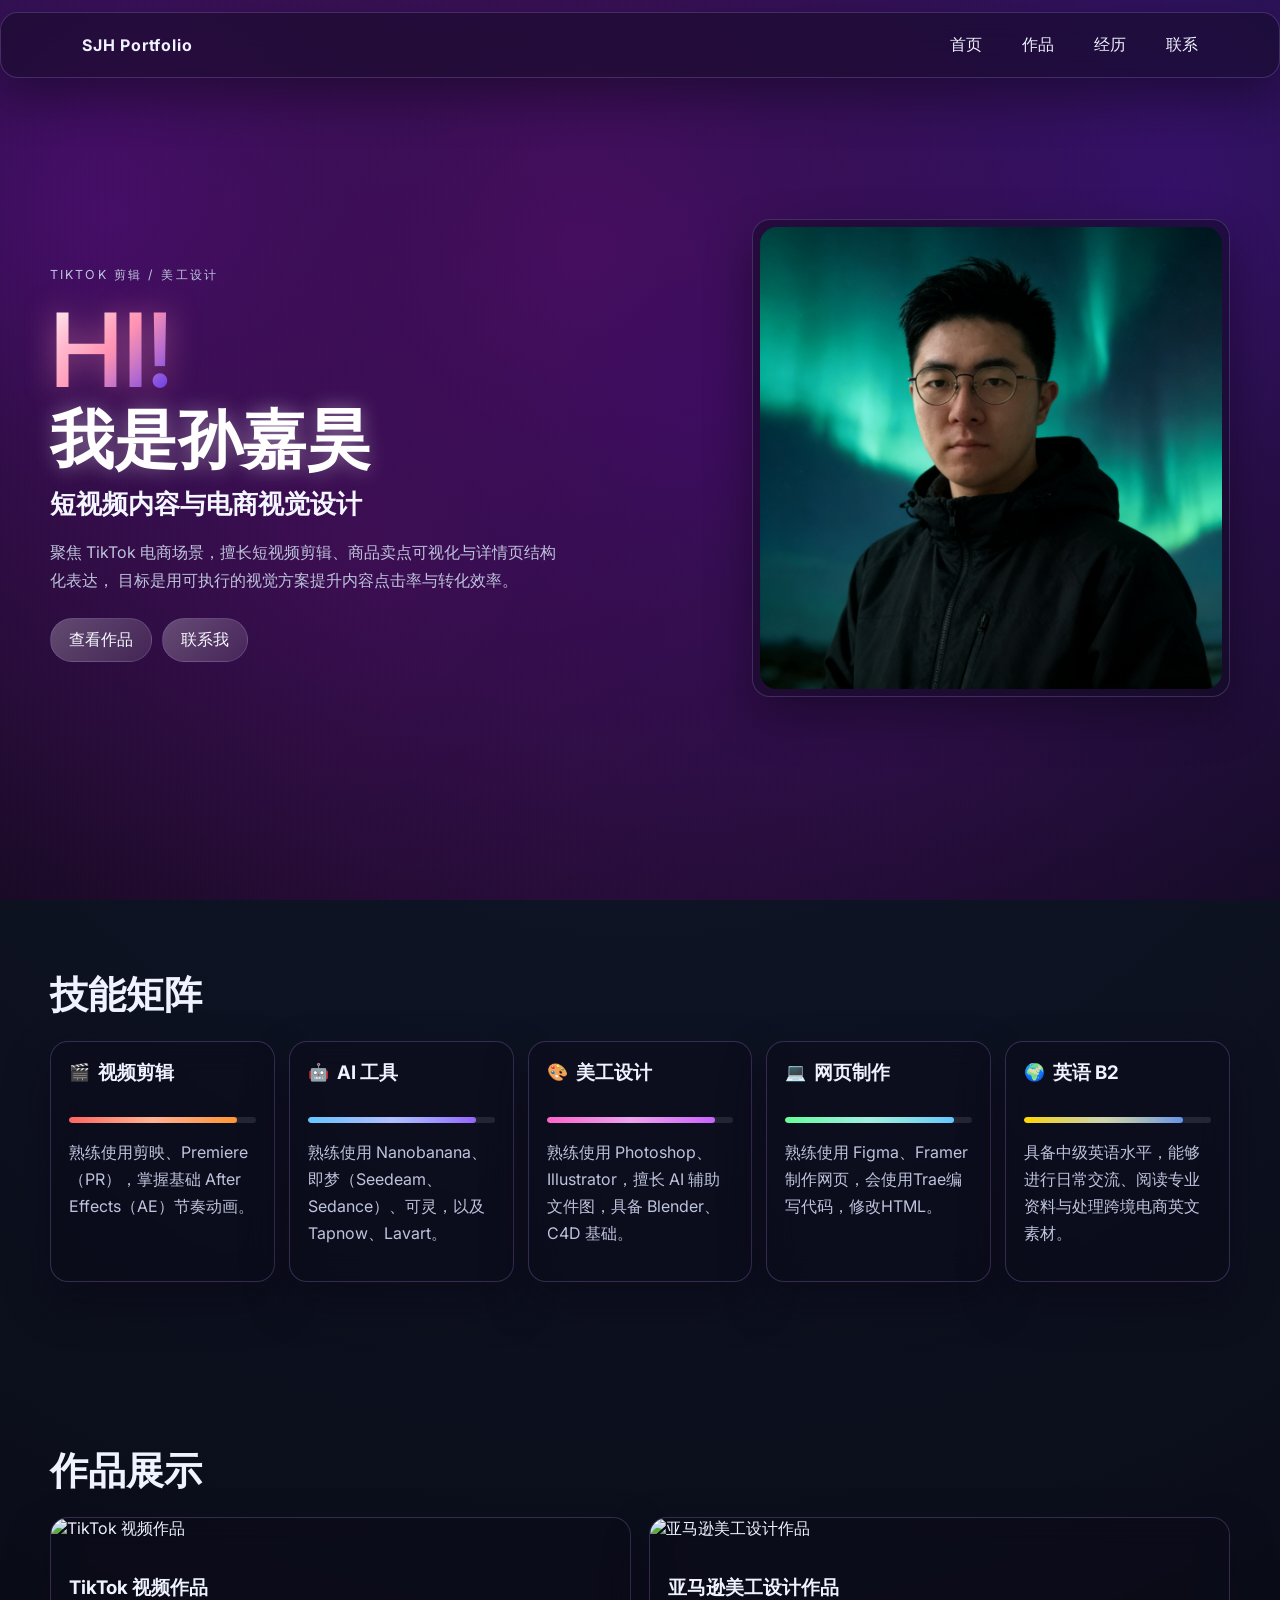
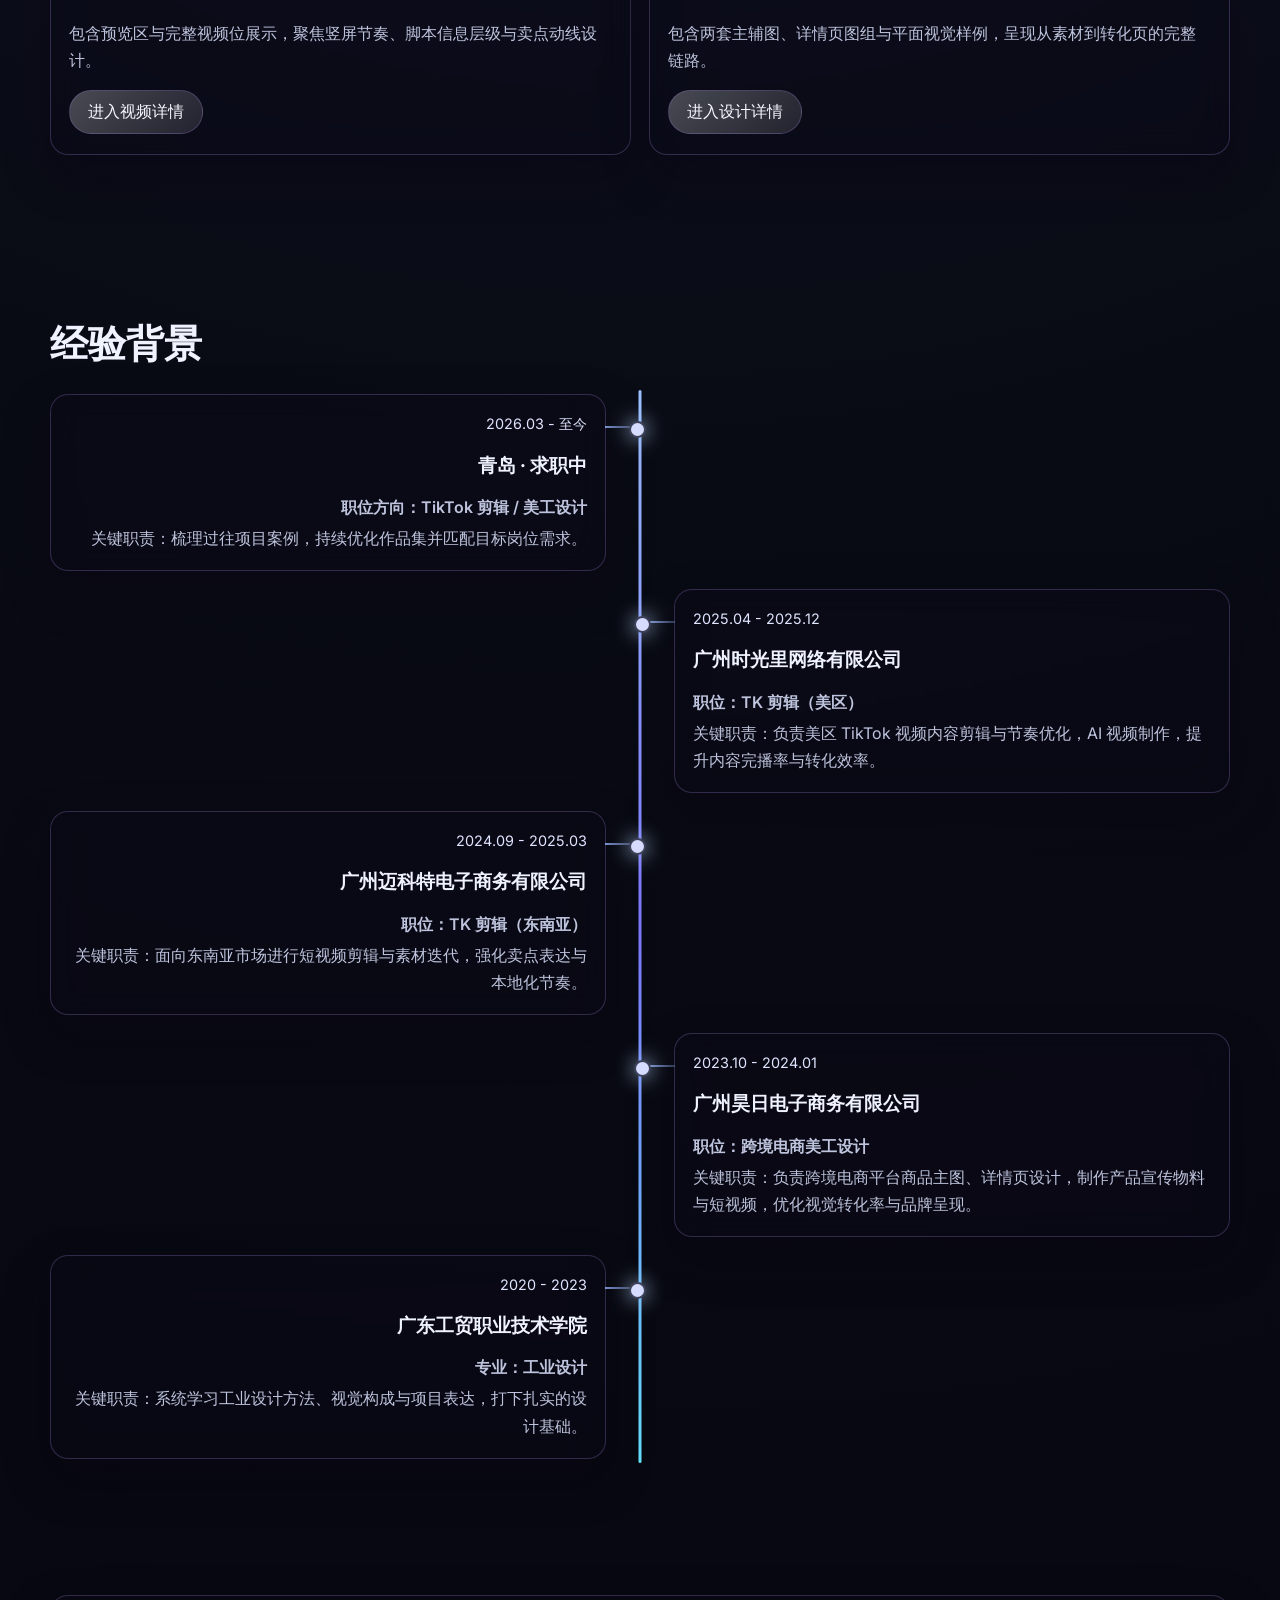
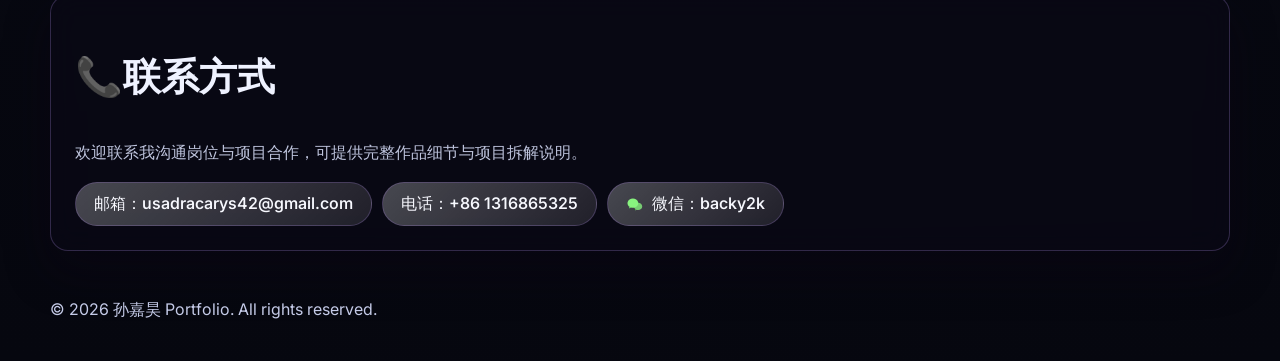
==== commit bfa9489d: "update" ====
--- a/index.html
+++ b/index.html
@@ -132,13 +132,13 @@
             <p class="timeline-duty">关键职责：梳理过往项目案例，持续优化作品集并匹配目标岗位需求。</p>
           </article>
           <article class="timeline-item timeline-item-right glass reveal">
-            <span class="time-tag">2025.03 - 2025.12</span>
+            <span class="time-tag">2025.04 - 2025.12</span>
             <h3>广州时光里网络有限公司</h3>
             <p class="timeline-role">职位：TK 剪辑（美区）</p>
             <p class="timeline-duty">关键职责：负责美区 TikTok 视频内容剪辑与节奏优化，AI 视频制作，提升内容完播率与转化效率。</p>
           </article>
           <article class="timeline-item timeline-item-left glass reveal">
-            <span class="time-tag">2024.08 - 2025.03</span>
+            <span class="time-tag">2024.09 - 2025.03</span>
             <h3>广州迈科特电子商务有限公司</h3>
             <p class="timeline-role">职位：TK 剪辑（东南亚）</p>
             <p class="timeline-duty">关键职责：面向东南亚市场进行短视频剪辑与素材迭代，强化卖点表达与本地化节奏。</p>
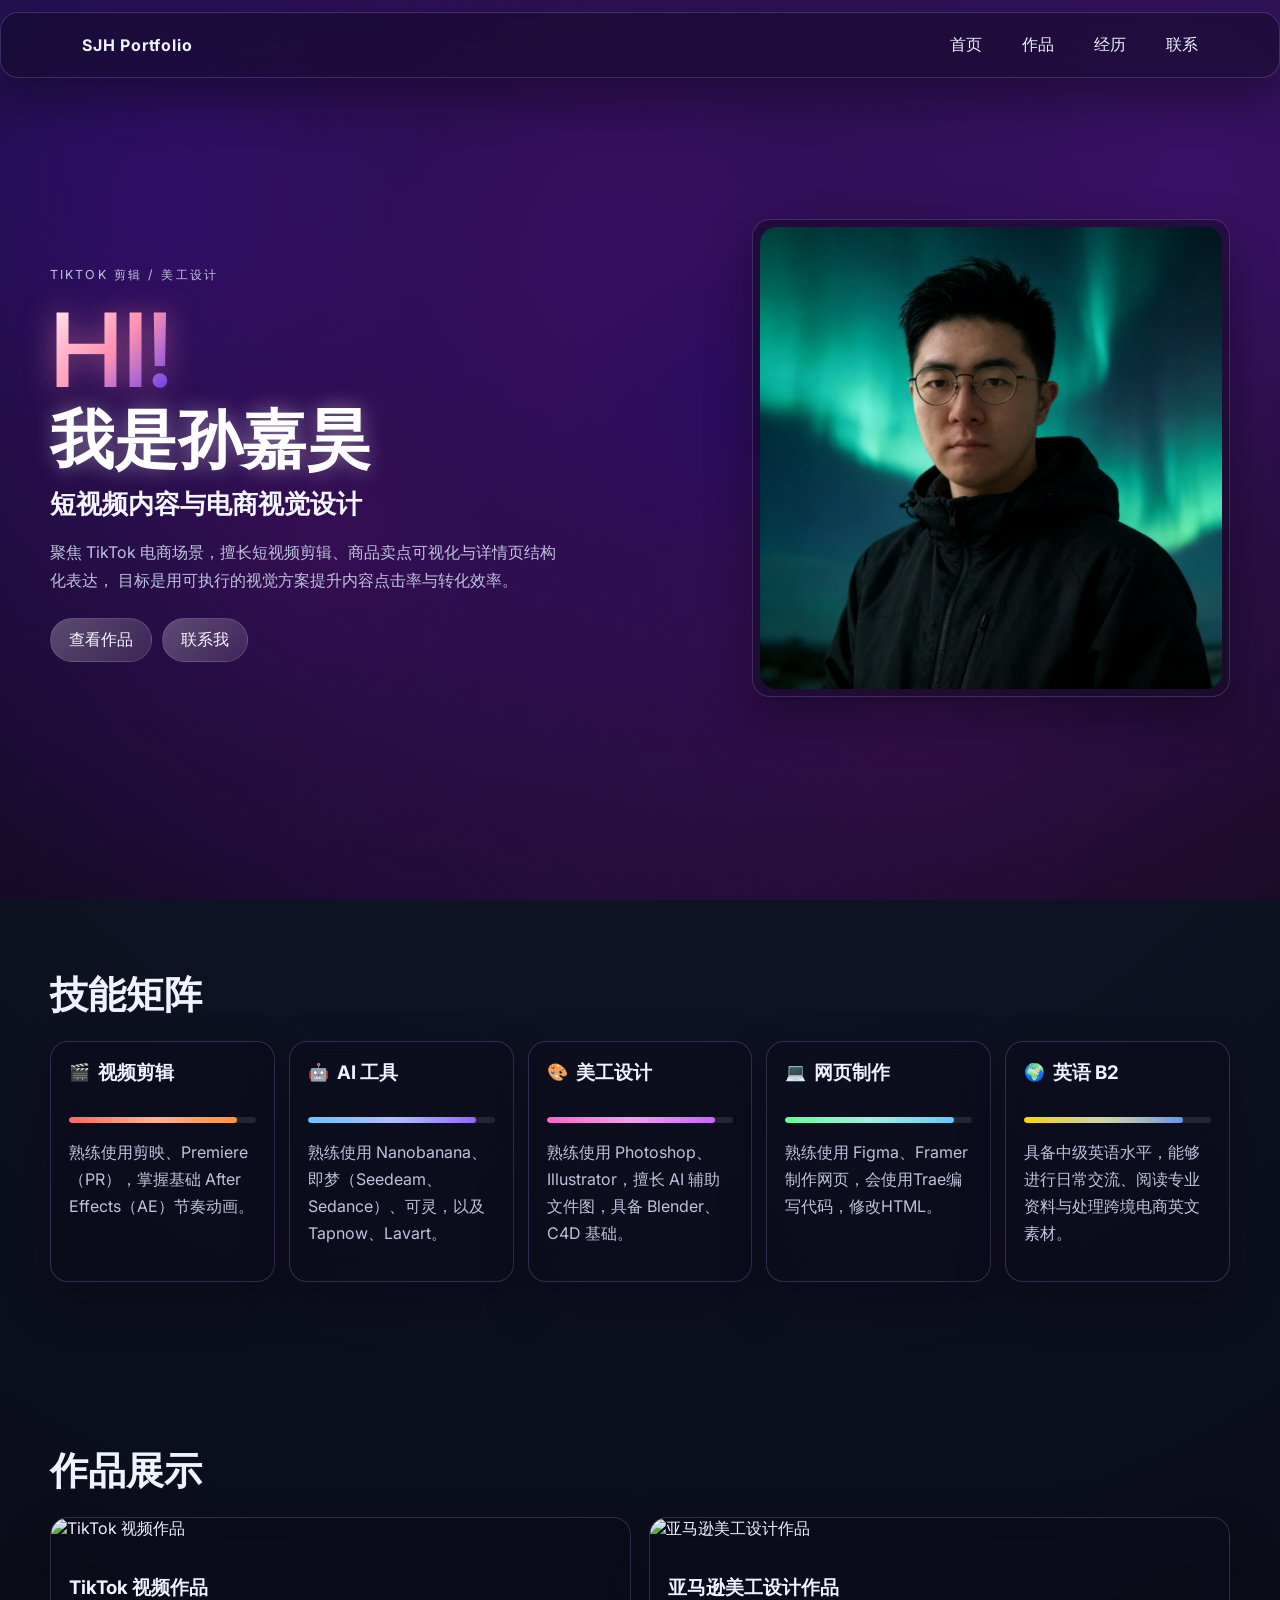
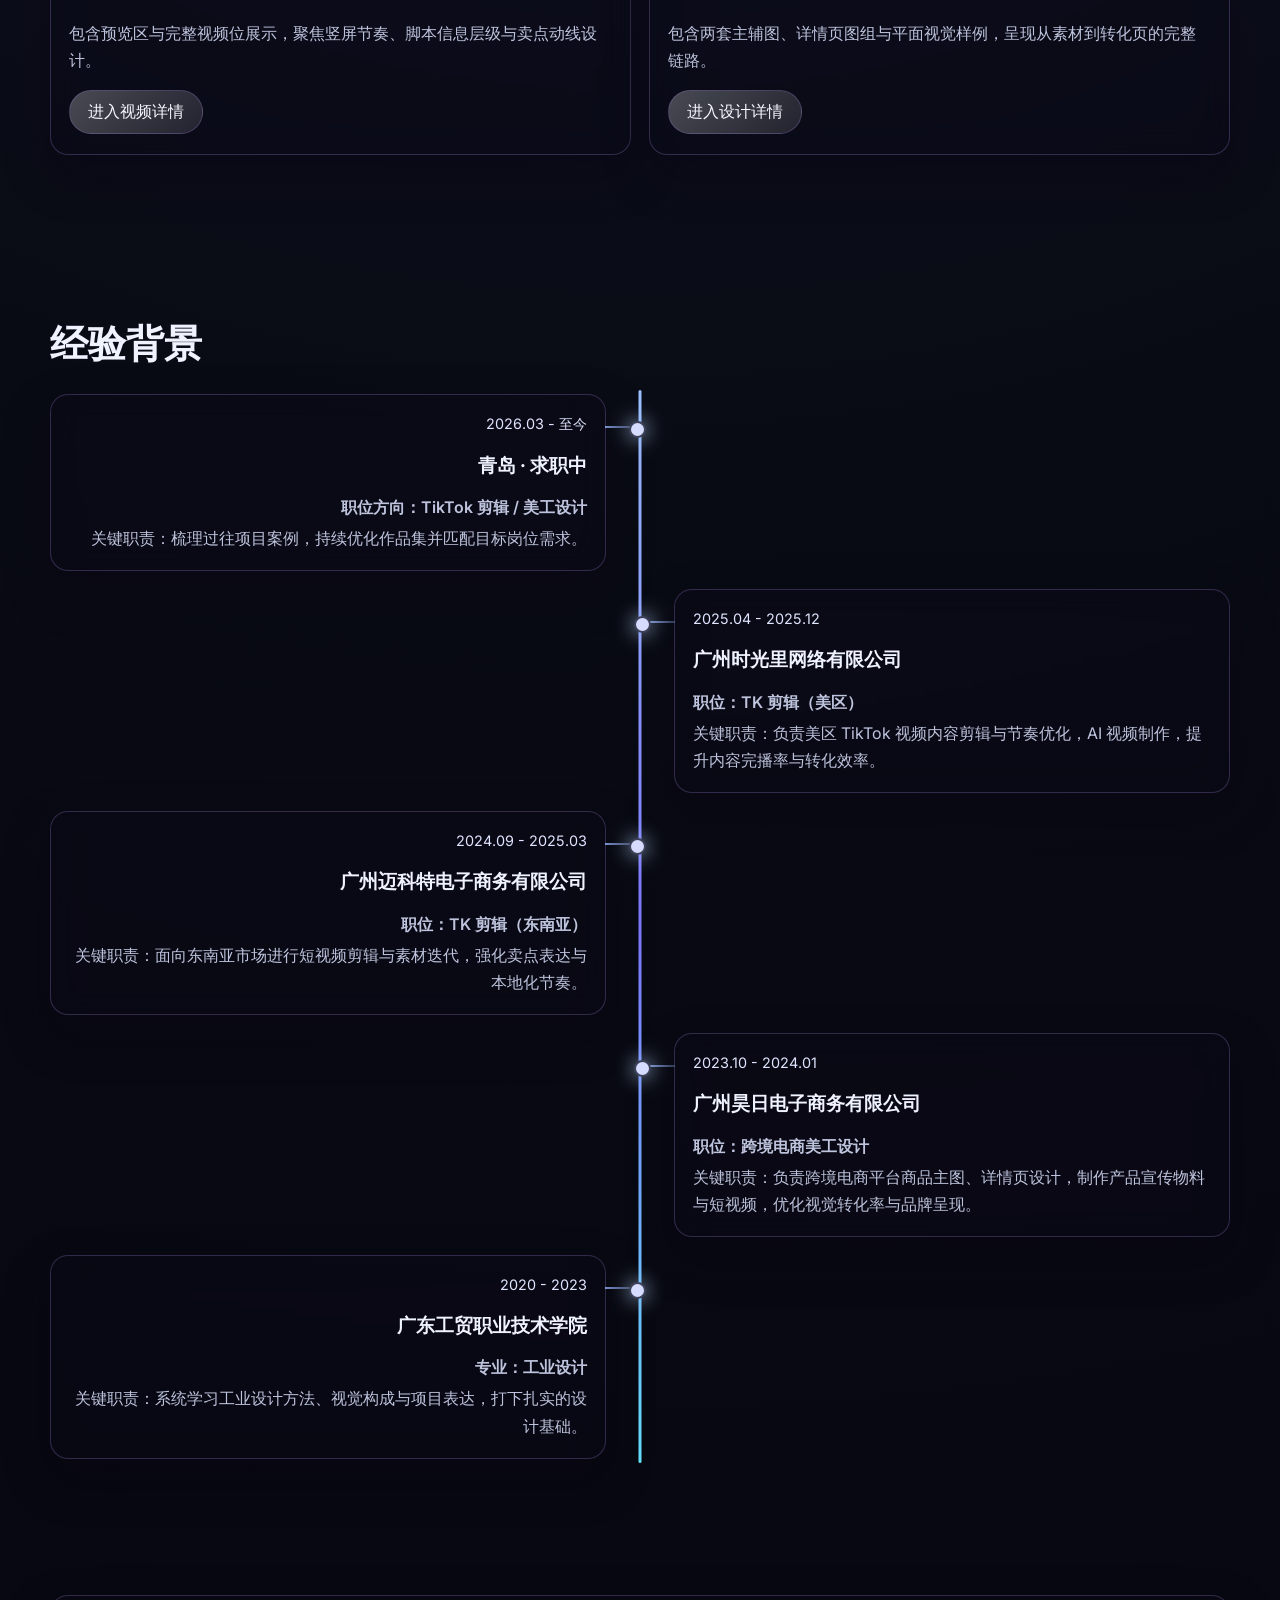
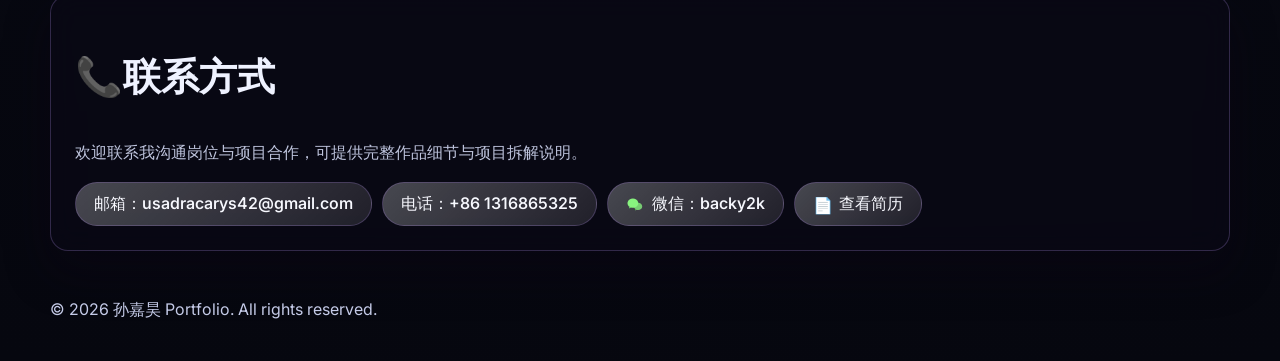
==== commit 62134b6c: "update1" ====
--- a/index.html
+++ b/index.html
@@ -167,6 +167,7 @@
           <div class="glass-btn">邮箱：usadracarys42@gmail.com</div>
           <div class="glass-btn">电话：+86 1316865325</div>
           <a class="glass-btn" href="#" id="wechatBtn"><span class="contact-icon wechat-icon" aria-hidden="true"><svg viewBox="0 0 24 24" fill="none"><path d="M9.2 4.8C5.22 4.8 2 7.55 2 10.94c0 1.95 1.06 3.68 2.72 4.8l-.64 2.3 2.42-1.26c.85.24 1.76.36 2.7.36 3.97 0 7.2-2.75 7.2-6.14S13.17 4.8 9.2 4.8Z" fill="currentColor"/><path d="M16.08 10.34c-3.08 0-5.58 2.13-5.58 4.76 0 1.53.85 2.9 2.18 3.77l-.5 1.91 2-.99c.61.16 1.25.24 1.9.24 3.08 0 5.57-2.13 5.57-4.76 0-2.63-2.49-4.93-5.57-4.93Z" fill="currentColor" opacity=".78"/></svg></span>微信：backy2k</a>
+          <a class="glass-btn" href="#" id="resumeBtn"><span class="contact-icon" aria-hidden="true">📄</span>查看简历</a>
         </div>
       </div>
     </section>
@@ -181,6 +182,18 @@
     </div>
   </div>
 
+  <div id="resumeModal" class="modal">
+    <div class="modal-content glass">
+      <span class="close-btn">&times;</span>
+      <h3>我的简历</h3>
+      <img src="images/resume.png" alt="简历预览" id="resumeImg" class="resume-preview">
+      <p>点击图片可放大查看</p>
+      <a href="images/resume.pdf" download class="download-btn glass-btn">
+        <span aria-hidden="true">📥</span> 下载PDF简历
+      </a>
+    </div>
+  </div>
+
   <footer class="site-footer">
     <div class="container">
       <p>© 2026 孙嘉昊 Portfolio. All rights reserved.</p>
--- a/style.css
+++ b/style.css
@@ -1057,15 +1057,23 @@
   height: 100%;
   background-color: rgba(0, 0, 0, 0.8);
   backdrop-filter: blur(8px);
+  align-items: center;
+  justify-content: center;
+}
+
+.modal.active {
+  display: flex;
 }
 
 .modal-content {
   position: relative;
   background: var(--glass-strong);
-  margin: 10% auto;
+  margin: 40px auto;
   padding: 30px;
   width: 90%;
-  max-width: 400px;
+  max-width: 550px;
+  max-height: calc(100vh - 80px);
+  overflow-y: auto;
   text-align: center;
 }
 
@@ -1090,16 +1098,82 @@
 
 .modal-content img {
   width: 100%;
-  max-width: 320px;
+  max-width: 450px;
   margin: 20px 0;
   border-radius: 12px;
-  object-fit: cover;
+  object-fit: contain;
   object-position: center;
 }
 
 .modal-content p {
   color: var(--muted);
   margin-bottom: 0;
+}
+
+.download-btn {
+  display: inline-flex;
+  align-items: center;
+  gap: 8px;
+  margin-top: 15px;
+  padding: 10px 20px;
+  text-decoration: none;
+  font-size: 14px;
+  transition: all 0.3s ease;
+}
+
+.download-btn:hover {
+  transform: translateY(-2px);
+  box-shadow: 0 8px 25px rgba(102, 126, 234, 0.3);
+}
+
+/* 简历预览图样式 */
+.resume-preview {
+  cursor: zoom-in;
+  transition: transform 0.3s ease;
+}
+
+.resume-preview:hover {
+  transform: scale(1.02);
+}
+
+/* 简历全屏放大 */
+.resume-fullscreen {
+  position: fixed;
+  top: 0;
+  left: 0;
+  width: 100vw;
+  height: 100vh;
+  background: rgba(0, 0, 0, 0.95);
+  backdrop-filter: blur(10px);
+  z-index: 2000;
+  display: flex;
+  align-items: center;
+  justify-content: center;
+  cursor: zoom-out;
+  padding: 20px;
+}
+
+.resume-fullscreen img {
+  max-width: 95vw;
+  max-height: 95vh;
+  object-fit: contain;
+  border-radius: 8px;
+  box-shadow: 0 20px 60px rgba(0, 0, 0, 0.5);
+}
+
+.resume-fullscreen .close-fullscreen {
+  position: absolute;
+  top: 20px;
+  right: 30px;
+  color: #fff;
+  font-size: 40px;
+  cursor: pointer;
+  opacity: 0.8;
+  transition: opacity 0.2s;
+}
+
+.resume-fullscreen .close-fullscreen:hover {
+  opacity: 1;
 }
 
 .lightbox {
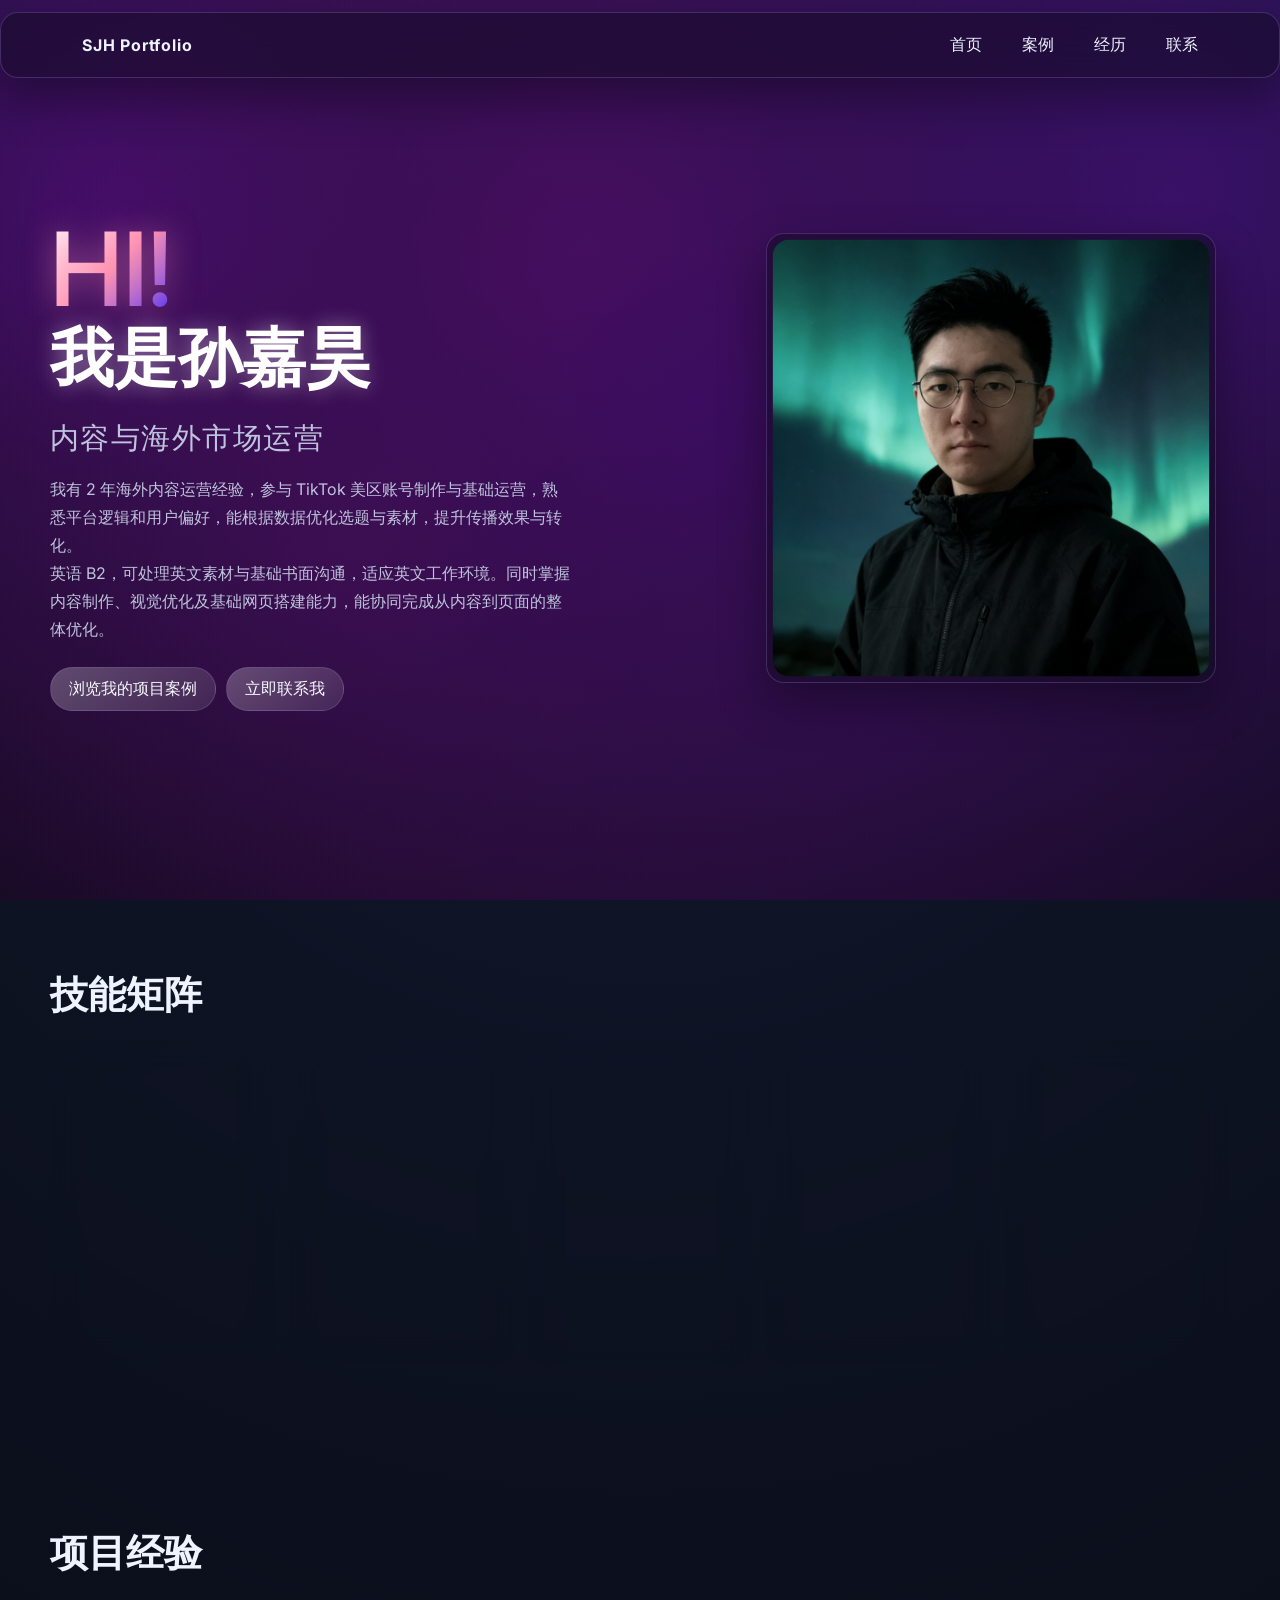
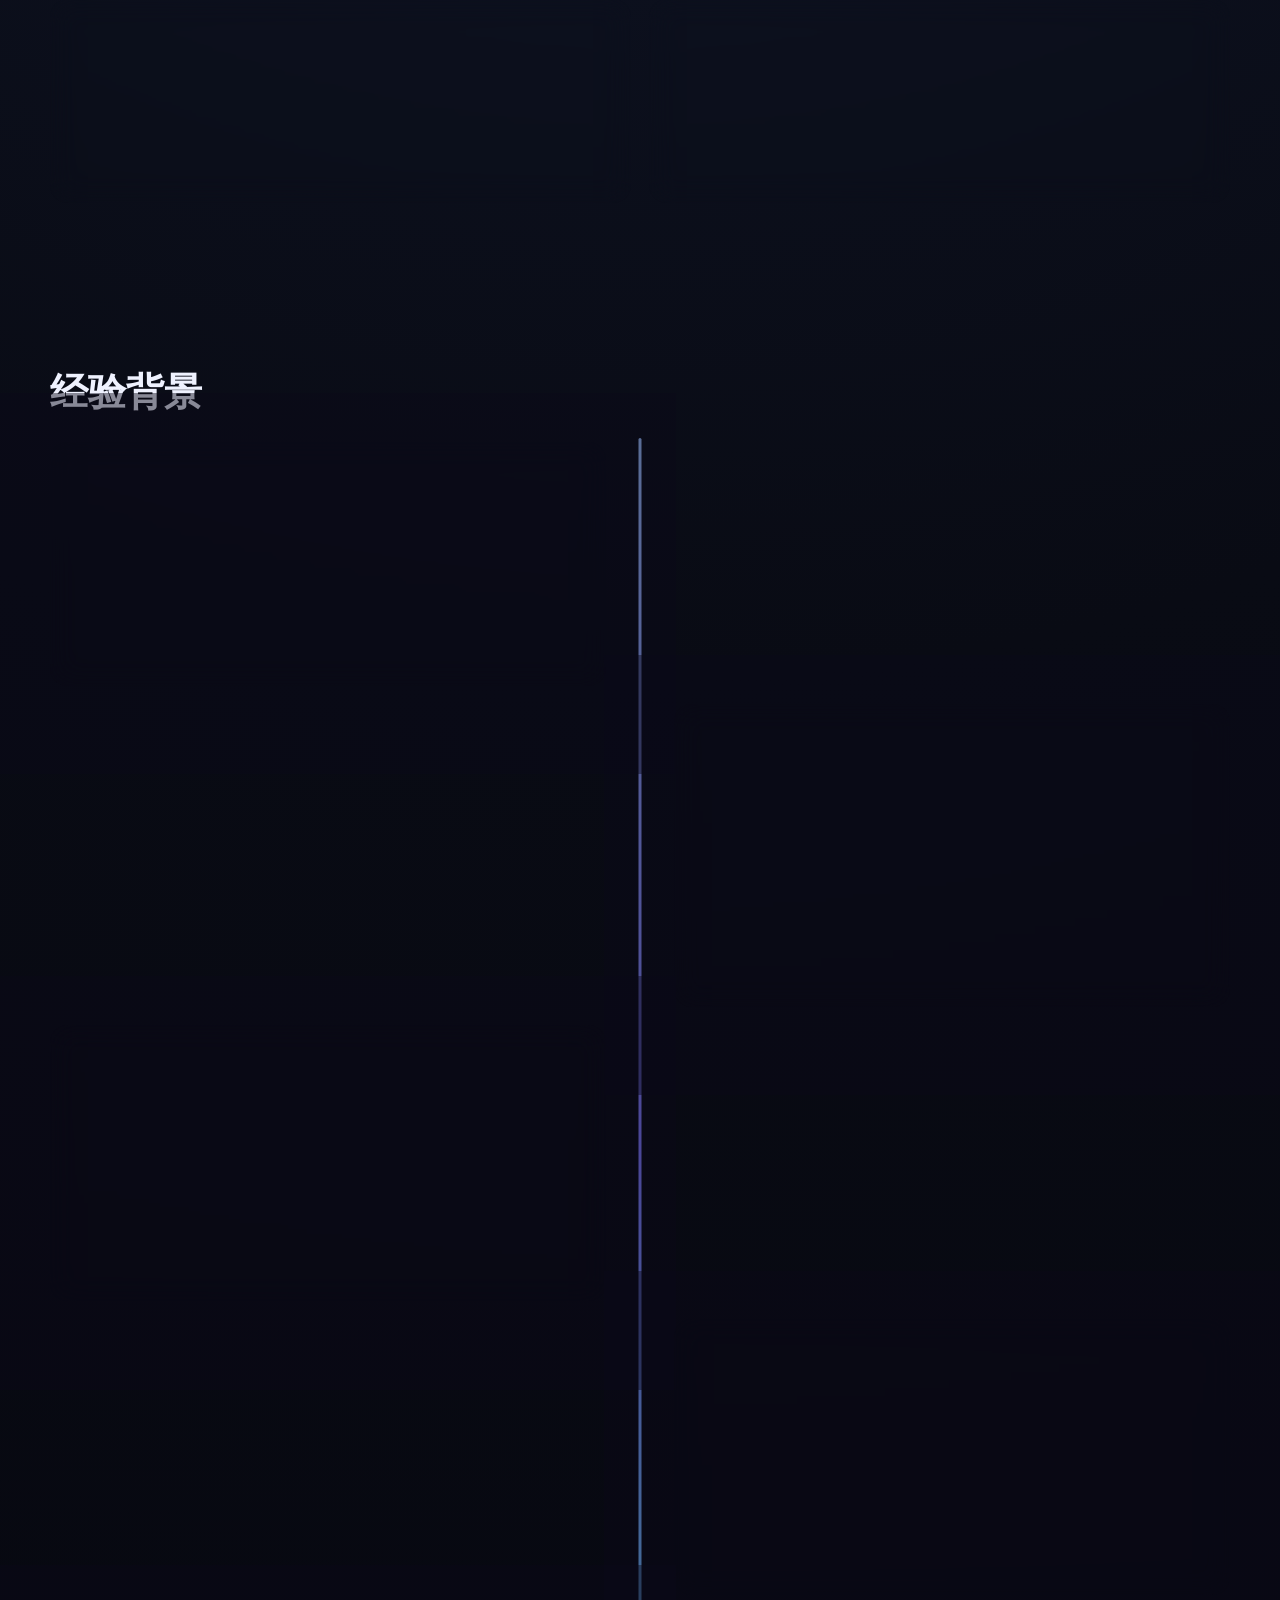
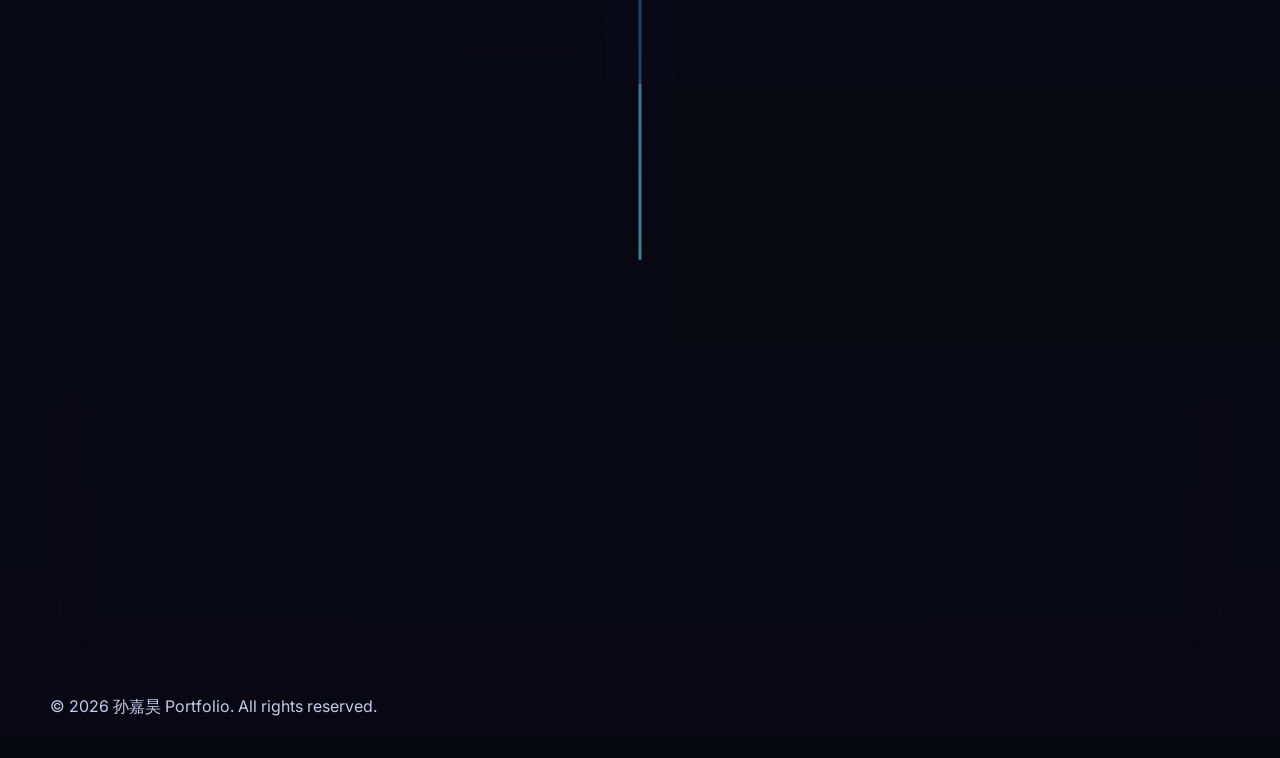
==== commit 7e1c2b0f: "update1" ====
--- a/index.html
+++ b/index.html
@@ -17,7 +17,7 @@
       <button id="menuToggle" class="glass-btn menu-toggle" type="button">菜单</button>
       <nav id="mainNav" class="nav">
         <a class="nav-link" href="#home">首页</a>
-        <a class="nav-link" href="#works">作品</a>
+        <a class="nav-link" href="#works">案例</a>
         <a class="nav-link" href="#about">经历</a>
         <a class="nav-link" href="#contact">联系</a>
       </nav>
@@ -28,19 +28,18 @@
     <section id="home" class="section hero">
       <div class="container hero-grid">
         <div>
-          <p class="eyebrow reveal">TIKTOK 剪辑 / 美工设计</p>
           <h1 class="hero-title reveal">
             <span class="hi-text proximity" data-proximity>HI!</span><br>
-            <span class="name-text proximity" data-proximity>我是孙嘉昊</span>
+            <span class="name-text proximity" data-proximity>我是孙嘉昊</span><br>
+            <span class="subtitle-text">内容与海外市场运营</span>
           </h1>
-          <h2 class="hero-subtitle reveal">短视频内容与电商视觉设计</h2>
           <p class="hero-desc reveal">
-            聚焦 TikTok 电商场景，擅长短视频剪辑、商品卖点可视化与详情页结构化表达，
-            目标是用可执行的视觉方案提升内容点击率与转化效率。
+我有 2 年海外内容运营经验，参与 TikTok 美区账号制作与基础运营，熟悉平台逻辑和用户偏好，能根据数据优化选题与素材，提升传播效果与转化。 <br>
+英语 B2，可处理英文素材与基础书面沟通，适应英文工作环境。同时掌握内容制作、视觉优化及基础网页搭建能力，能协同完成从内容到页面的整体优化。
           </p>
           <div class="hero-actions reveal">
-            <a href="#works" class="glass-btn">查看作品</a>
-            <a href="#contact" class="glass-btn">联系我</a>
+            <a href="#works" class="glass-btn">浏览我的项目案例</a>
+            <a href="#contact" class="glass-btn">立即联系我</a>
           </div>
         </div>
         <aside class="avatar-card glass reveal">
@@ -59,7 +58,7 @@
             <div class="skill-level">
               <div class="skill-bar" style="--level: 90%"></div>
             </div>
-            <p>熟练使用剪映、Premiere（PR），掌握基础 After Effects（AE）节奏动画。</p>
+            <p>擅长短视频剪辑与内容节奏把控，熟练使用剪映、Premiere（PR）</p>
           </article>
           <article class="skill-card glass reveal skill-card-2">
             <div class="skill-glow"></div>
@@ -67,7 +66,7 @@
             <div class="skill-level">
               <div class="skill-bar" style="--level: 90%"></div>
             </div>
-            <p>熟练使用 Nanobanana、即梦（Seedeam、Sedance）、可灵，以及 Tapnow、Lavart。</p>
+            <p>能利用 AI 工具生成视频与视觉内容，熟练使用即梦、Nanobanana、可灵、Tapnow、Lovart等。</p>
           </article>
           <article class="skill-card glass reveal skill-card-3">
             <div class="skill-glow"></div>
@@ -75,15 +74,15 @@
             <div class="skill-level">
               <div class="skill-bar" style="--level: 90%"></div>
             </div>
-            <p>熟练使用 Photoshop、Illustrator，擅长 AI 辅助文件图，具备 Blender、C4D 基础。</p>
+            <p>擅长图像设计与 AI 辅助创作，熟练使用 Photoshop、Illustrator，具备 Blender、C4D 基础。</p>
           </article>
           <article class="skill-card glass reveal skill-card-4">
             <div class="skill-glow"></div>
-            <h3 class="skill-title"><span class="skill-icon" aria-hidden="true">💻</span>网页制作</h3>
-            <div class="skill-level">
-              <div class="skill-bar" style="--level: 90%"></div>
-            </div>
-            <p>熟练使用 Figma、Framer 制作网页，会使用Trae编写代码，修改HTML。</p>
+            <h3 class="skill-title"><span class="skill-icon" aria-hidden="true">💻</span>网页搭建</h3>
+            <div class="skill-level">
+              <div class="skill-bar" style="--level: 90%"></div>
+            </div>
+            <p>能制作与优化网页内容，熟练使用 Figma、Framer，会使用Trae、Cursor 编写代码与修改 HTML，并正在学习 Shopify 和 WordPress 独立站搭建与运营。</p>
           </article>
           <article class="skill-card glass reveal skill-card-5">
             <div class="skill-glow"></div>
@@ -99,22 +98,22 @@
 
     <section id="works" class="section">
       <div class="container">
-        <h2 class="section-title proximity reveal" data-proximity>作品展示</h2>
+        <h2 class="section-title proximity reveal" data-proximity>项目经验</h2>
         <div class="works-grid">
           <article class="work-card glass reveal">
-            <img loading="lazy" src="https://picsum.photos/seed/work-video/1200/760" alt="TikTok 视频作品">
+            <img loading="lazy" src="https://picsum.photos/seed/work-video/1200/760" alt="TikTok 内容运营与增长案例">
             <div class="work-body">
-              <h3>TikTok 视频作品</h3>
-              <p>包含预览区与完整视频位展示，聚焦竖屏节奏、脚本信息层级与卖点动线设计。</p>
-              <a class="glass-btn" href="video.html">进入视频详情</a>
+              <h3>TikTok 内容运营与增长案例</h3>
+              <p>聚焦竖屏节奏、脚本层级与卖点动线，呈现短视频内容优化与增长案例</p>
+              <a class="glass-btn" href="video.html">进入案例详情</a>
             </div>
           </article>
           <article class="work-card glass reveal">
-            <img loading="lazy" src="https://picsum.photos/seed/work-design/1200/760" alt="亚马逊美工设计作品">
+            <img loading="lazy" src="https://picsum.photos/seed/work-design/1200/760" alt="电商页面与转化优化案例">
             <div class="work-body">
-              <h3>亚马逊美工设计作品</h3>
-              <p>包含两套主辅图、详情页图组与平面视觉样例，呈现从素材到转化页的完整链路。</p>
-              <a class="glass-btn" href="design.html">进入设计详情</a>
+              <h3>电商页面与转化优化案例</h3>
+              <p>展示主辅图、详情页及平面视觉样例，呈现从素材设计到转化页的完整优化流程</p>
+              <a class="glass-btn" href="design.html">进入案例详情</a>
             </div>
           </article>
         </div>
@@ -127,33 +126,46 @@
         <div class="timeline">
           <article class="timeline-item timeline-item-left glass reveal">
             <span class="time-tag">2026.03 - 至今</span>
-            <h3>青岛 · 求职中</h3>
-            <p class="timeline-role">职位方向：TikTok 剪辑 / 美工设计</p>
-            <p class="timeline-duty">关键职责：梳理过往项目案例，持续优化作品集并匹配目标岗位需求。</p>
+            <h3>求职中</h3>
+            <p class="timeline-role">目标岗位方向：跨境电商运营 / 内容与海外市场 / 其他相关英文岗位</p>
+            <p class="timeline-duty">核心工作 / 项目：</p>
+            <p class="timeline-duty">梳理过往项目案例，优化作品集与案例呈现</p>
+            <p class="timeline-duty">调整内容与视觉素材，使其更贴合海外市场和岗位需求</p>
           </article>
           <article class="timeline-item timeline-item-right glass reveal">
             <span class="time-tag">2025.04 - 2025.12</span>
             <h3>广州时光里网络有限公司</h3>
-            <p class="timeline-role">职位：TK 剪辑（美区）</p>
-            <p class="timeline-duty">关键职责：负责美区 TikTok 视频内容剪辑与节奏优化，AI 视频制作，提升内容完播率与转化效率。</p>
+            <p class="timeline-role">职位：海外短视频内容运营（美区）</p>
+            <p class="timeline-duty">核心职责与成果：</p>
+            <p class="timeline-duty">参与美区TikTok账号内容制作，优化视频节奏与视觉呈现</p>
+            <p class="timeline-duty">使用AI工具辅助视频制作，提高内容生产效率</p>
+            <p class="timeline-duty">基于数据反馈优化选题与素材方向，单条视频播放量最高达 40K+，有效提升互动率与转化效果</p>
           </article>
           <article class="timeline-item timeline-item-left glass reveal">
             <span class="time-tag">2024.09 - 2025.03</span>
             <h3>广州迈科特电子商务有限公司</h3>
-            <p class="timeline-role">职位：TK 剪辑（东南亚）</p>
-            <p class="timeline-duty">关键职责：面向东南亚市场进行短视频剪辑与素材迭代，强化卖点表达与本地化节奏。</p>
+            <p class="timeline-role">职位：海外短视频内容制作（东南亚市场）</p>
+            <p class="timeline-duty">核心职责与成果：</p>
+            <p class="timeline-duty">制作面向东南亚市场的短视频内容，强化卖点表达与本地化节奏</p>
+            <p class="timeline-duty">协助素材迭代与内容优化，提高播放量和用户互动</p>
+            <p class="timeline-duty">参与视频复盘分析，提供后续选题与制作优化建议</p>
           </article>
           <article class="timeline-item timeline-item-right glass reveal">
             <span class="time-tag">2023.10 - 2024.01</span>
             <h3>广州昊日电子商务有限公司</h3>
-            <p class="timeline-role">职位：跨境电商美工设计</p>
-            <p class="timeline-duty">关键职责：负责跨境电商平台商品主图、详情页设计，制作产品宣传物料与短视频，优化视觉转化率与品牌呈现。</p>
+            <p class="timeline-role">职位：跨境电商内容与视觉优化</p>
+            <p class="timeline-duty">核心职责与成果：</p>
+            <p class="timeline-duty">设计跨境电商平台商品主图、详情页及宣传物料</p>
+            <p class="timeline-duty">制作短视频内容辅助推广，提升视觉转化率</p>
+            <p class="timeline-duty">协同优化产品展示与页面布局，增强品牌形象与用户体验</p>
           </article>
           <article class="timeline-item timeline-item-left glass reveal">
             <span class="time-tag">2020 - 2023</span>
             <h3>广东工贸职业技术学院</h3>
             <p class="timeline-role">专业：工业设计</p>
-            <p class="timeline-duty">关键职责：系统学习工业设计方法、视觉构成与项目表达，打下扎实的设计基础。</p>
+            <p class="timeline-duty">核心学习与能力：</p>
+            <p class="timeline-duty">系统掌握工业设计方法、视觉构成与项目表达</p>
+            <p class="timeline-duty">打下扎实的视觉设计基础，为跨境电商内容优化与短视频制作提供支持</p>
           </article>
         </div>
       </div>
@@ -162,10 +174,10 @@
     <section id="contact" class="section">
       <div class="container contact-card glass reveal">
         <h2 class="section-title proximity" data-proximity><span class="skill-icon" aria-hidden="true">📞</span>联系方式</h2>
-        <p>欢迎联系我沟通岗位与项目合作，可提供完整作品细节与项目拆解说明。</p>
+        <p>如有岗位或合作意向，请随时联系我</p>
         <div class="contact-list">
-          <div class="glass-btn">邮箱：usadracarys42@gmail.com</div>
-          <div class="glass-btn">电话：+86 1316865325</div>
+          <div class="glass-btn" id="emailCopy">邮箱：usadracarys42@gmail.com</div>
+          <div class="glass-btn" id="phoneCopy">电话：+86 1316865325</div>
           <a class="glass-btn" href="#" id="wechatBtn"><span class="contact-icon wechat-icon" aria-hidden="true"><svg viewBox="0 0 24 24" fill="none"><path d="M9.2 4.8C5.22 4.8 2 7.55 2 10.94c0 1.95 1.06 3.68 2.72 4.8l-.64 2.3 2.42-1.26c.85.24 1.76.36 2.7.36 3.97 0 7.2-2.75 7.2-6.14S13.17 4.8 9.2 4.8Z" fill="currentColor"/><path d="M16.08 10.34c-3.08 0-5.58 2.13-5.58 4.76 0 1.53.85 2.9 2.18 3.77l-.5 1.91 2-.99c.61.16 1.25.24 1.9.24 3.08 0 5.57-2.13 5.57-4.76 0-2.63-2.49-4.93-5.57-4.93Z" fill="currentColor" opacity=".78"/></svg></span>微信：backy2k</a>
           <a class="glass-btn" href="#" id="resumeBtn"><span class="contact-icon" aria-hidden="true">📄</span>查看简历</a>
         </div>
--- a/style.css
+++ b/style.css
@@ -287,12 +287,14 @@
 }
 
 .avatar-card {
-  padding: 18px;
+  padding: 16px;
   display: flex;
   justify-content: center;
   align-items: center;
   transition: all 0.4s cubic-bezier(0.175, 0.885, 0.32, 1.275);
   cursor: pointer;
+  max-width: 450px;
+  margin: 0 auto;
 }
 
 .avatar-card:hover {
@@ -307,12 +309,14 @@
   object-position: center;
   border-radius: 16px;
   transition: all 0.4s cubic-bezier(0.175, 0.885, 0.32, 1.275);
+  filter: saturate(0.7);
 }
 
 .avatar-card:hover img {
   transform: scale(1.1);
   border-radius: 20px;
   box-shadow: 0 0 30px rgba(0, 255, 255, 0.4);
+  filter: saturate(1);
 }
 
 .avatar-image {
@@ -495,11 +499,27 @@
 
 .work-body {
   padding: 16px 18px 20px;
+  display: flex;
+  flex-direction: column;
+  height: 180px;
+}
+
+.work-body h3 {
+  margin-top: 0;
+  margin-bottom: 10px;
 }
 
 .work-body p {
   color: var(--muted);
   line-height: 1.7;
+  flex-grow: 1;
+  margin: 0 0 16px 0;
+}
+
+.work-body a {
+  align-self: flex-start;
+  margin-top: auto;
+  margin-bottom: 0;
 }
 
 .timeline {
@@ -1045,6 +1065,15 @@
   text-shadow: 0 0 20px rgba(255, 255, 255, 0.4);
   display: inline-block;
   transition: transform 0.15s ease, text-shadow 0.15s ease;
+}
+
+.subtitle-text {
+  font-size: 0.45em;
+  font-weight: 500;
+  color: #bec4dd;
+  letter-spacing: 0.05em;
+  display: inline-block;
+  margin-top: 8px;
 }
 
 .modal {
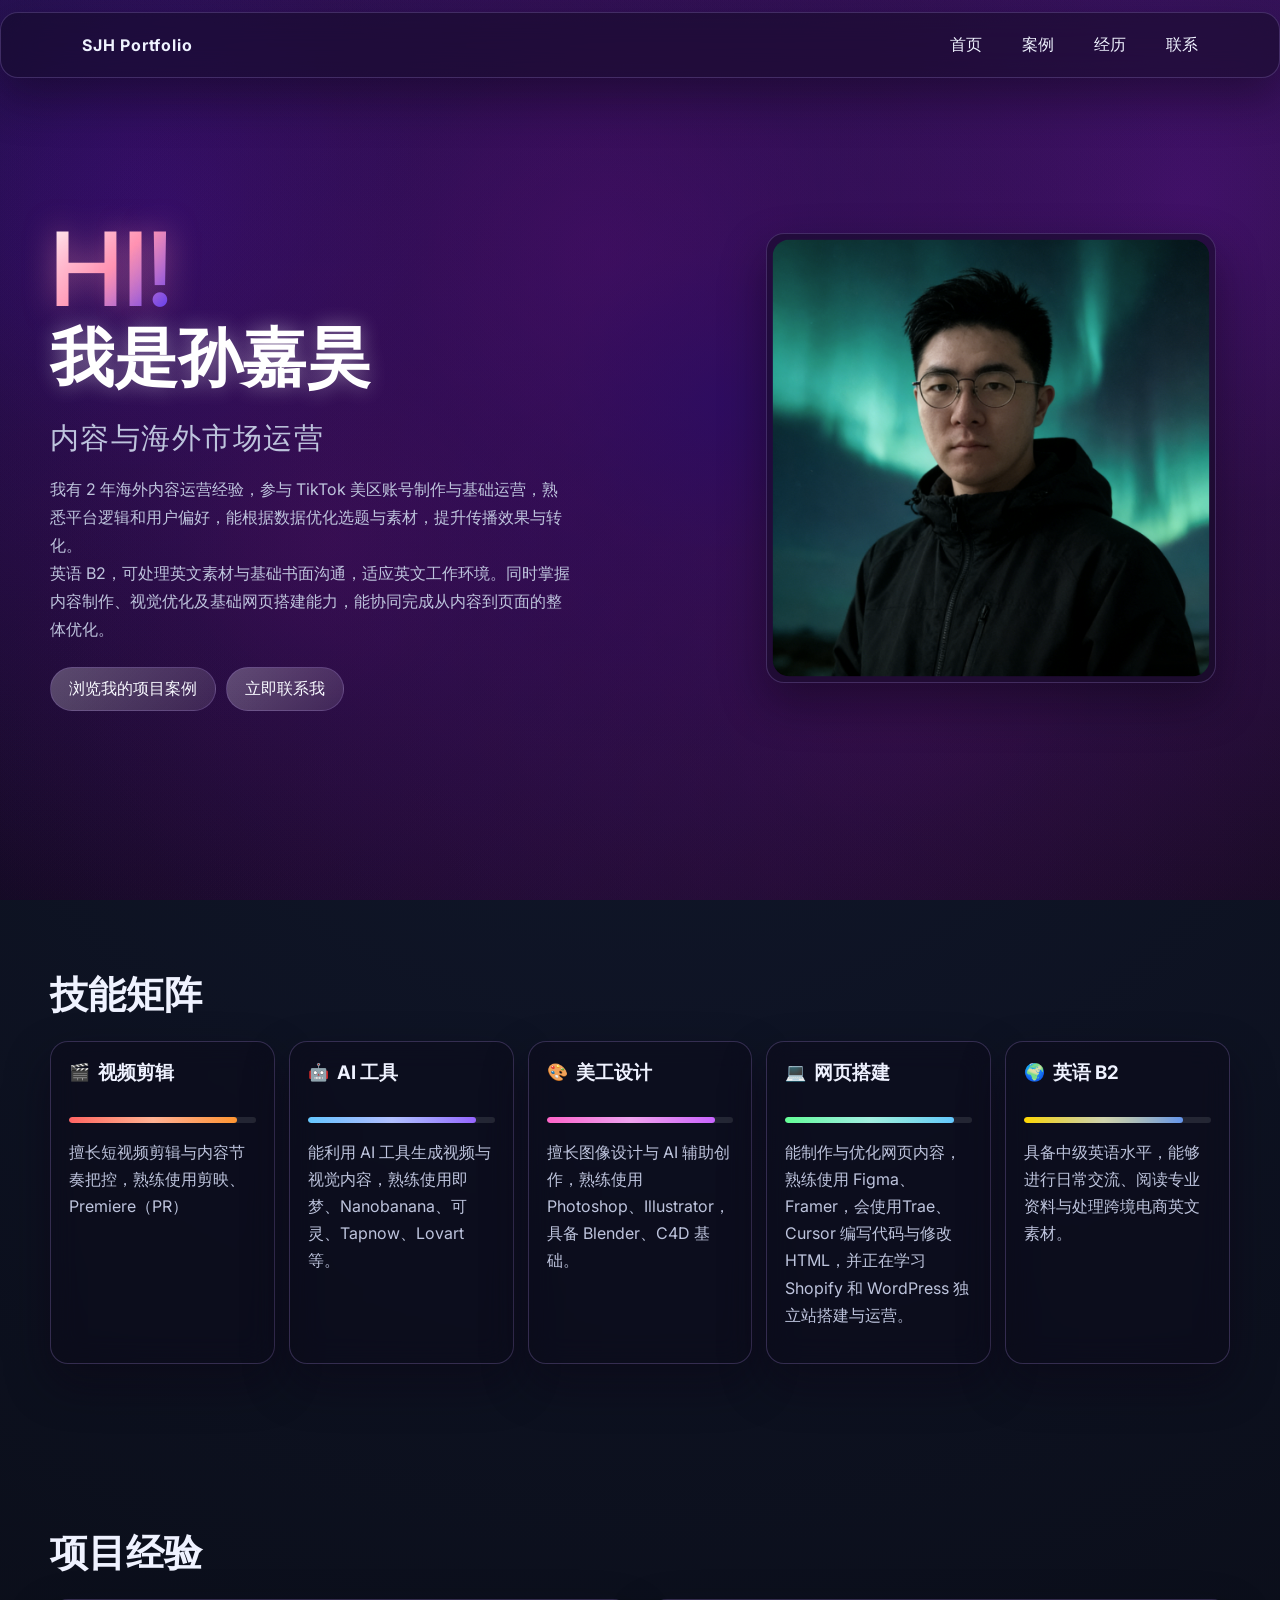
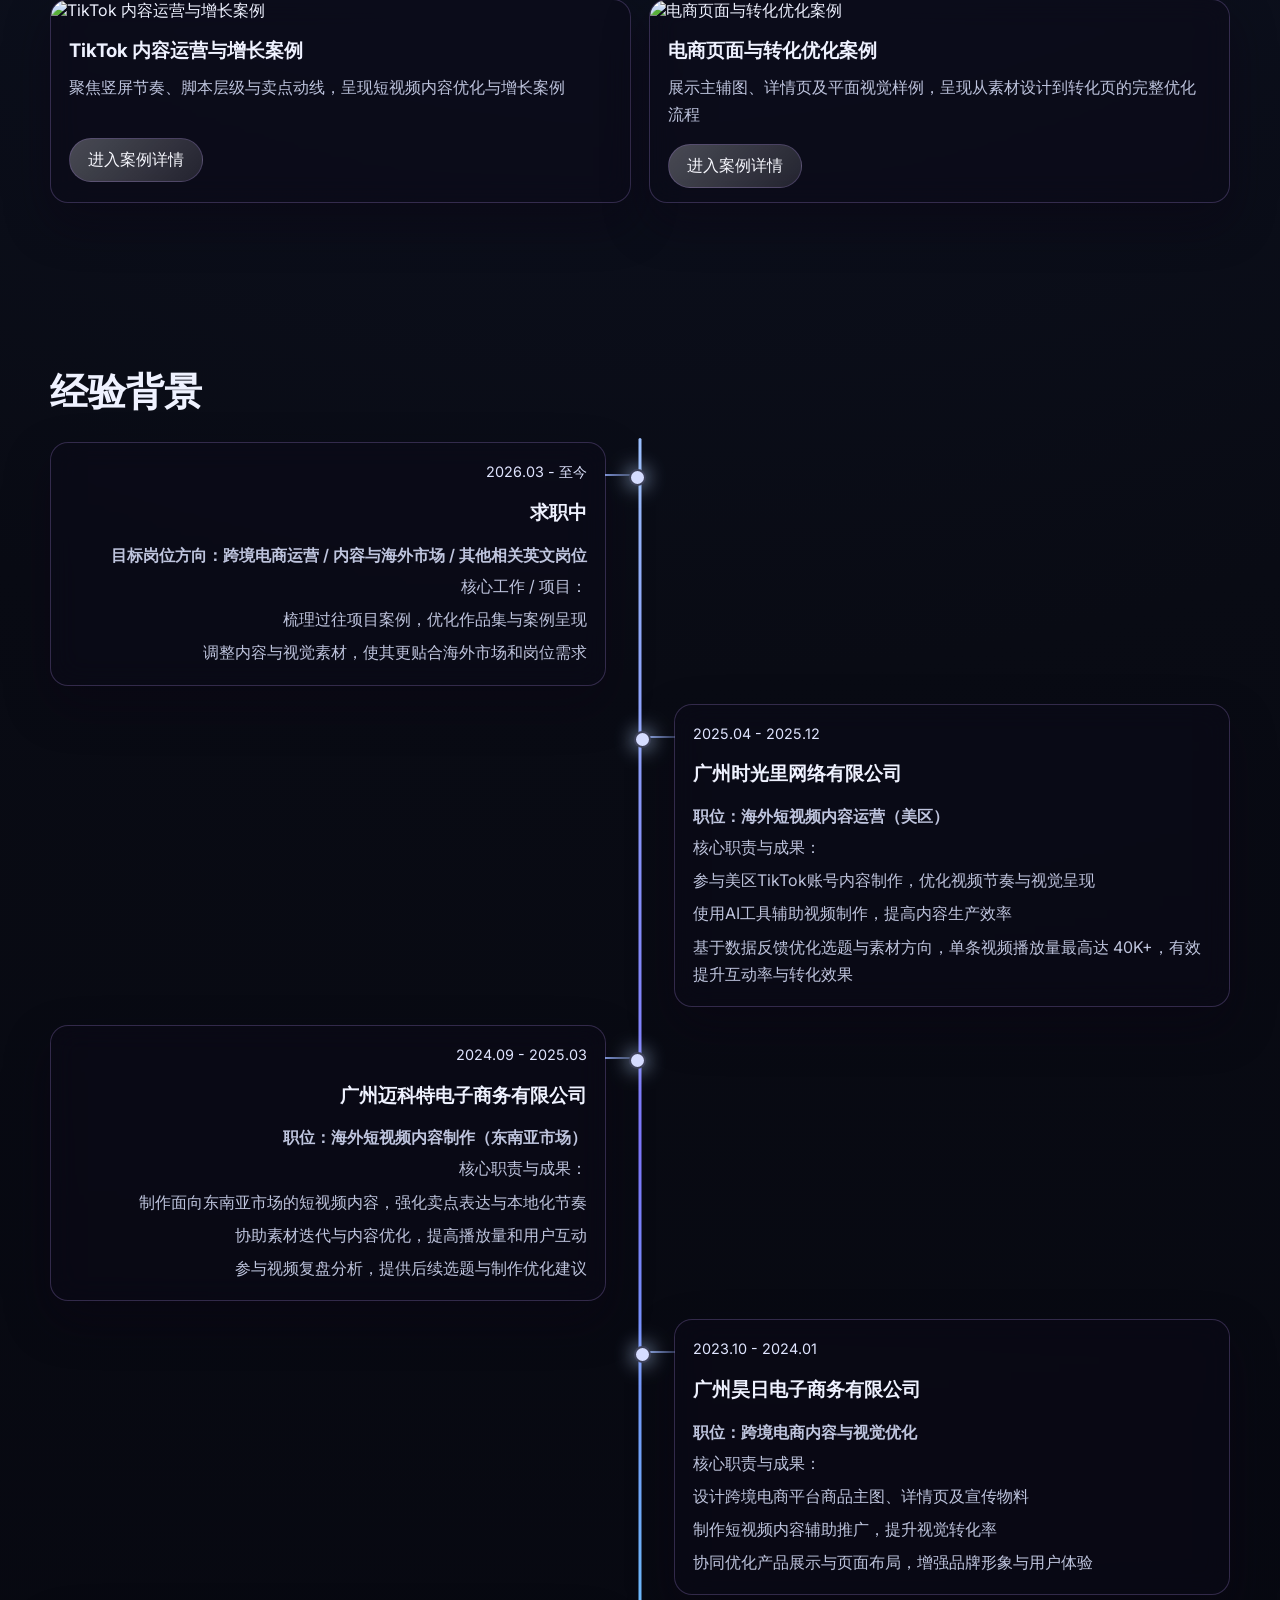
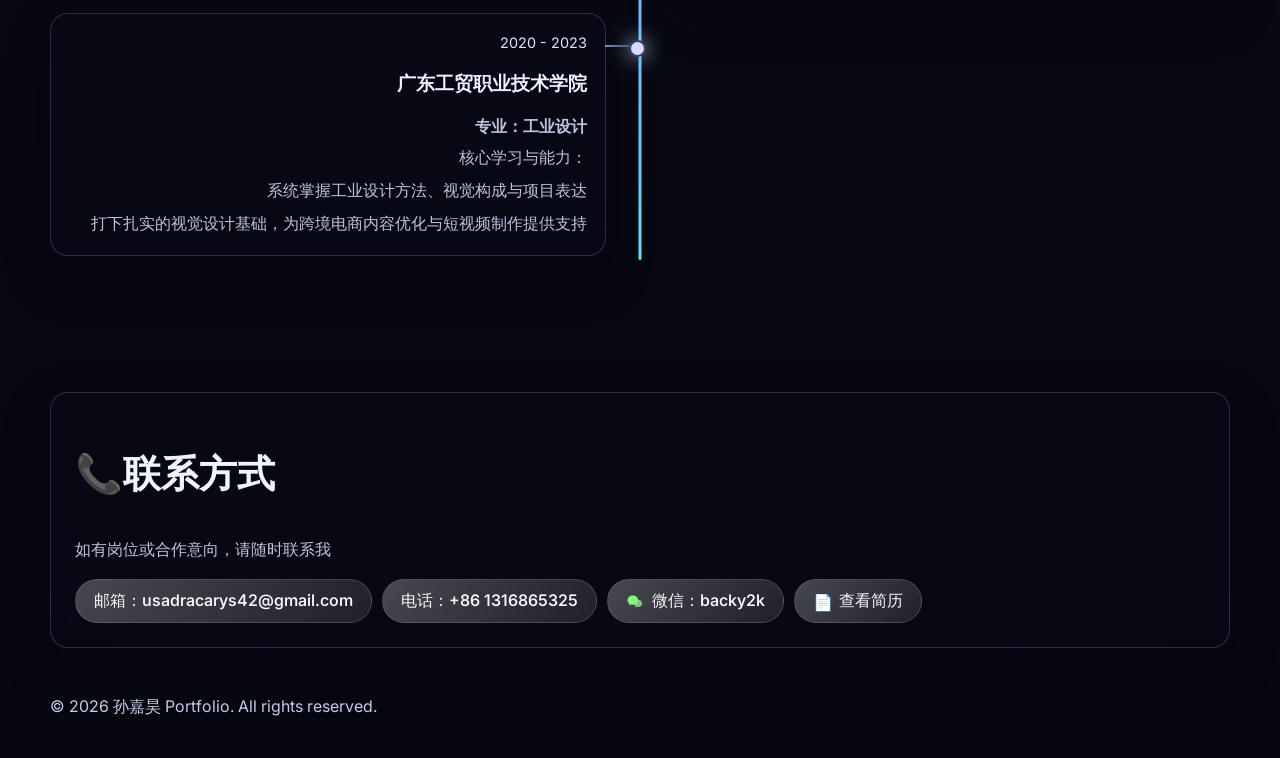
==== commit f5f8a007: "index" ====
--- a/index.html
+++ b/index.html
@@ -3,7 +3,7 @@
 <head>
   <meta charset="UTF-8">
   <meta name="viewport" content="width=device-width, initial-scale=1.0">
-  <title>孙嘉昊 | 设计师作品集</title>
+  <title>SJH Portfolio</title>
   <link rel="icon" href="data:image/svg+xml,<svg xmlns='http://www.w3.org/2000/svg' viewBox='0 0 100 100'><text y='.9em' font-size='90'>💼</text></svg>">
   <link rel="preconnect" href="https://fonts.googleapis.com">
   <link rel="preconnect" href="https://fonts.gstatic.com" crossorigin>
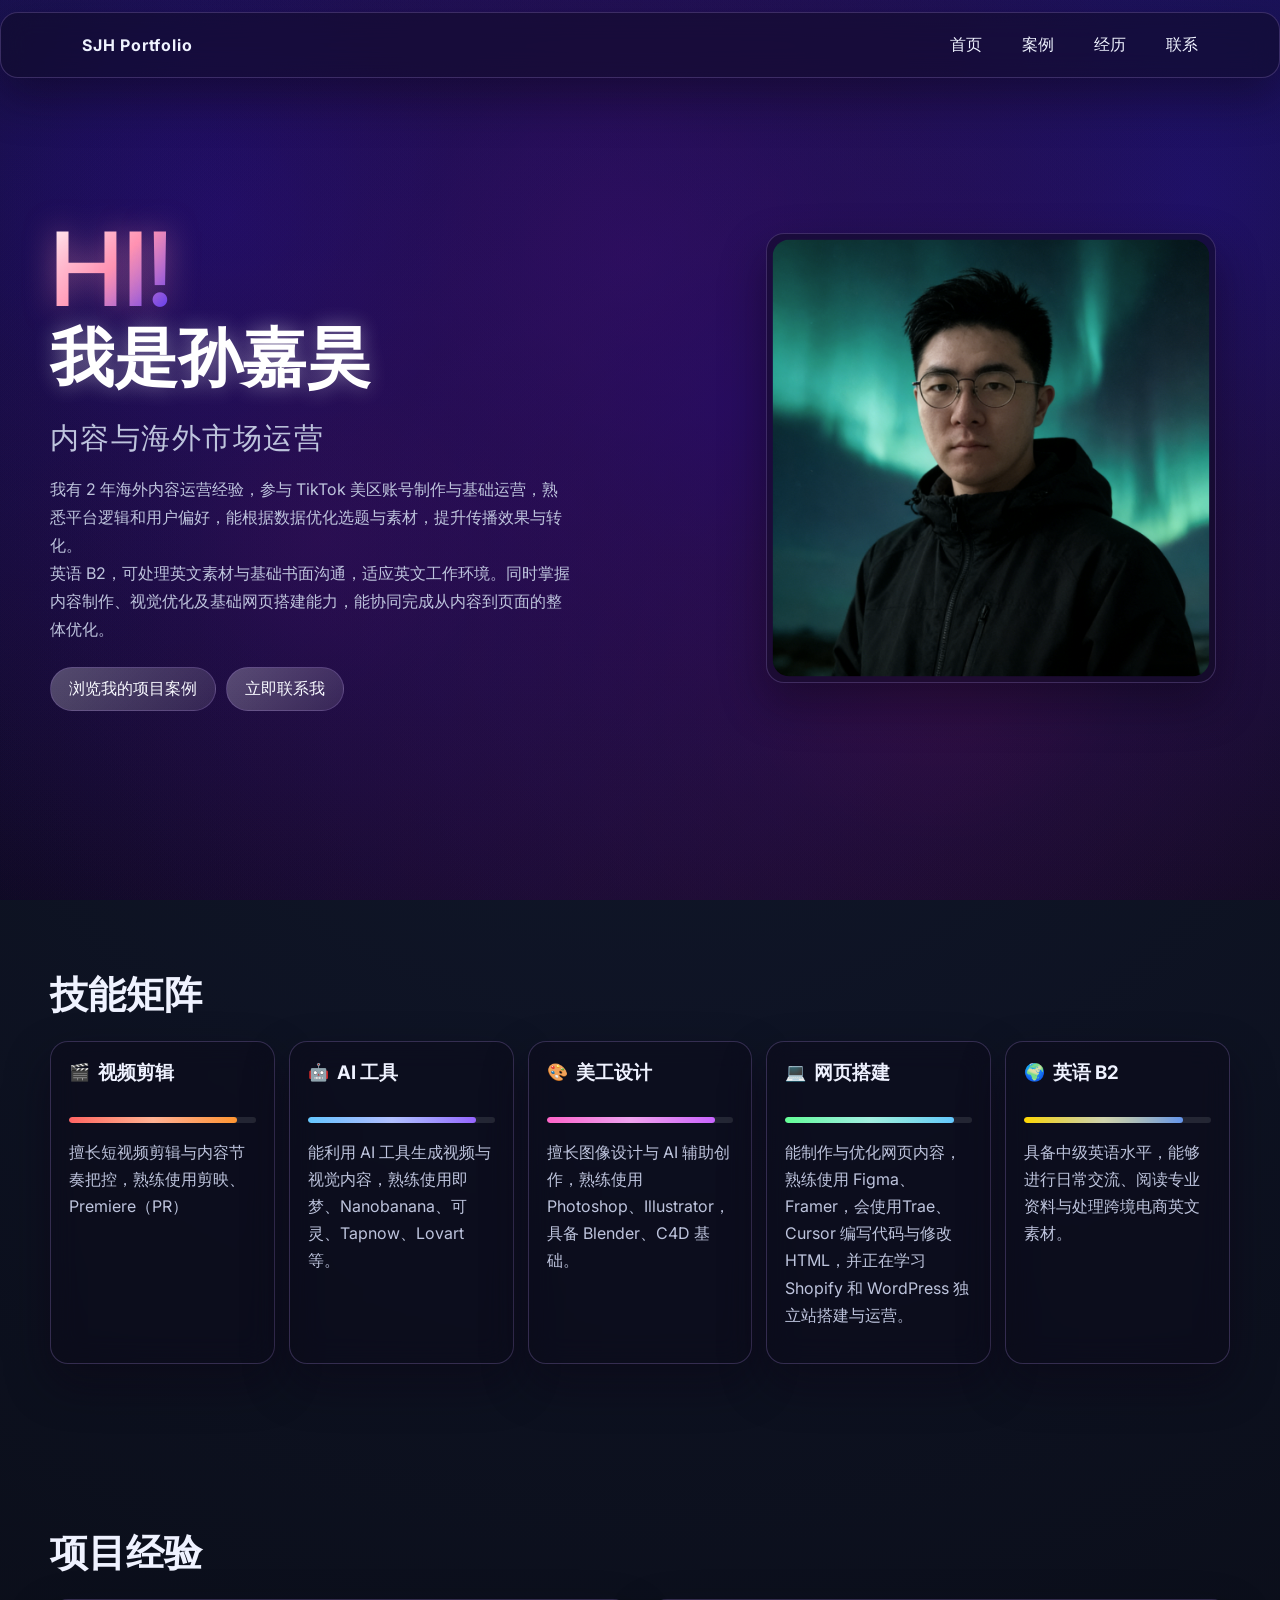
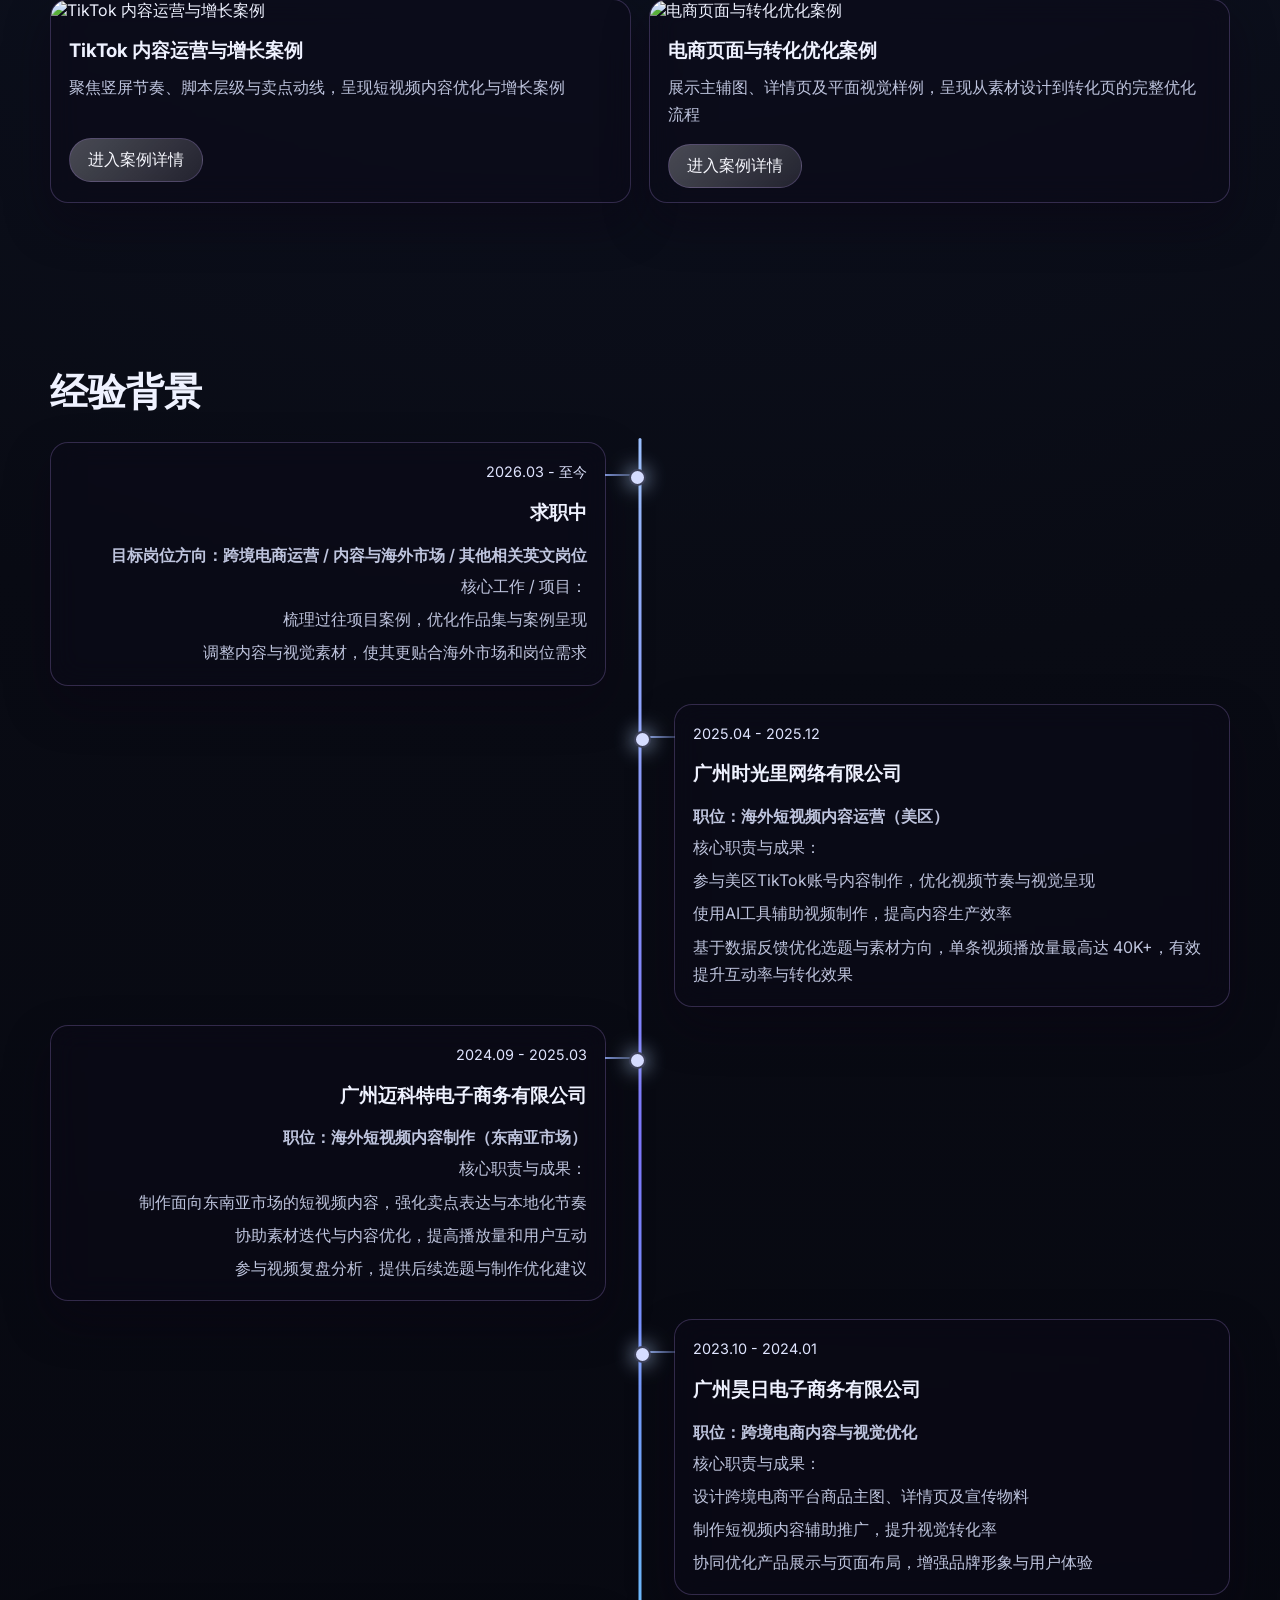
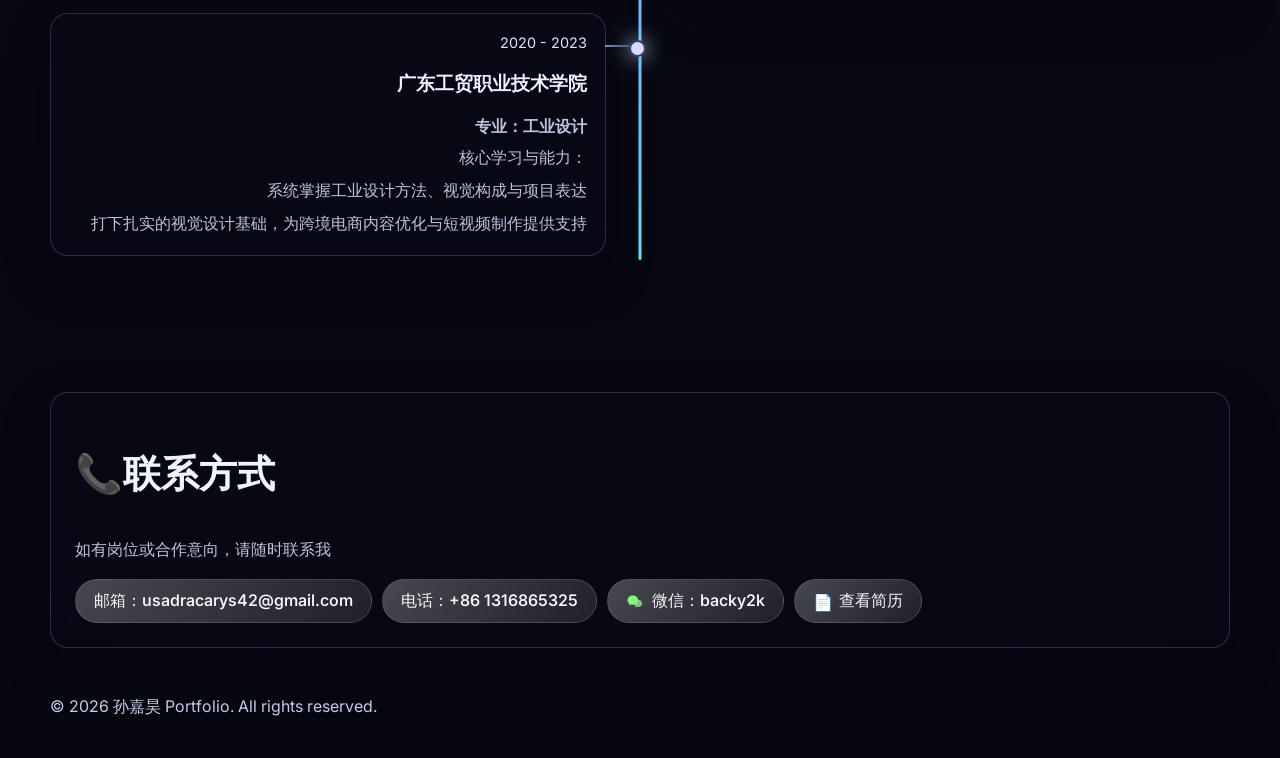
==== commit f1b1615b: "pdf" ====
--- a/index.html
+++ b/index.html
@@ -200,8 +200,8 @@
       <h3>我的简历</h3>
       <img src="images/resume.png" alt="简历预览" id="resumeImg" class="resume-preview">
       <p>点击图片可放大查看</p>
-      <a href="images/resume.pdf" download class="download-btn glass-btn">
-        <span aria-hidden="true">📥</span> 下载PDF简历
+      <a href="images/resume.pdf" target="_blank" class="download-btn glass-btn">
+        <span aria-hidden="true">📥</span> 查看PDF简历
       </a>
     </div>
   </div>
